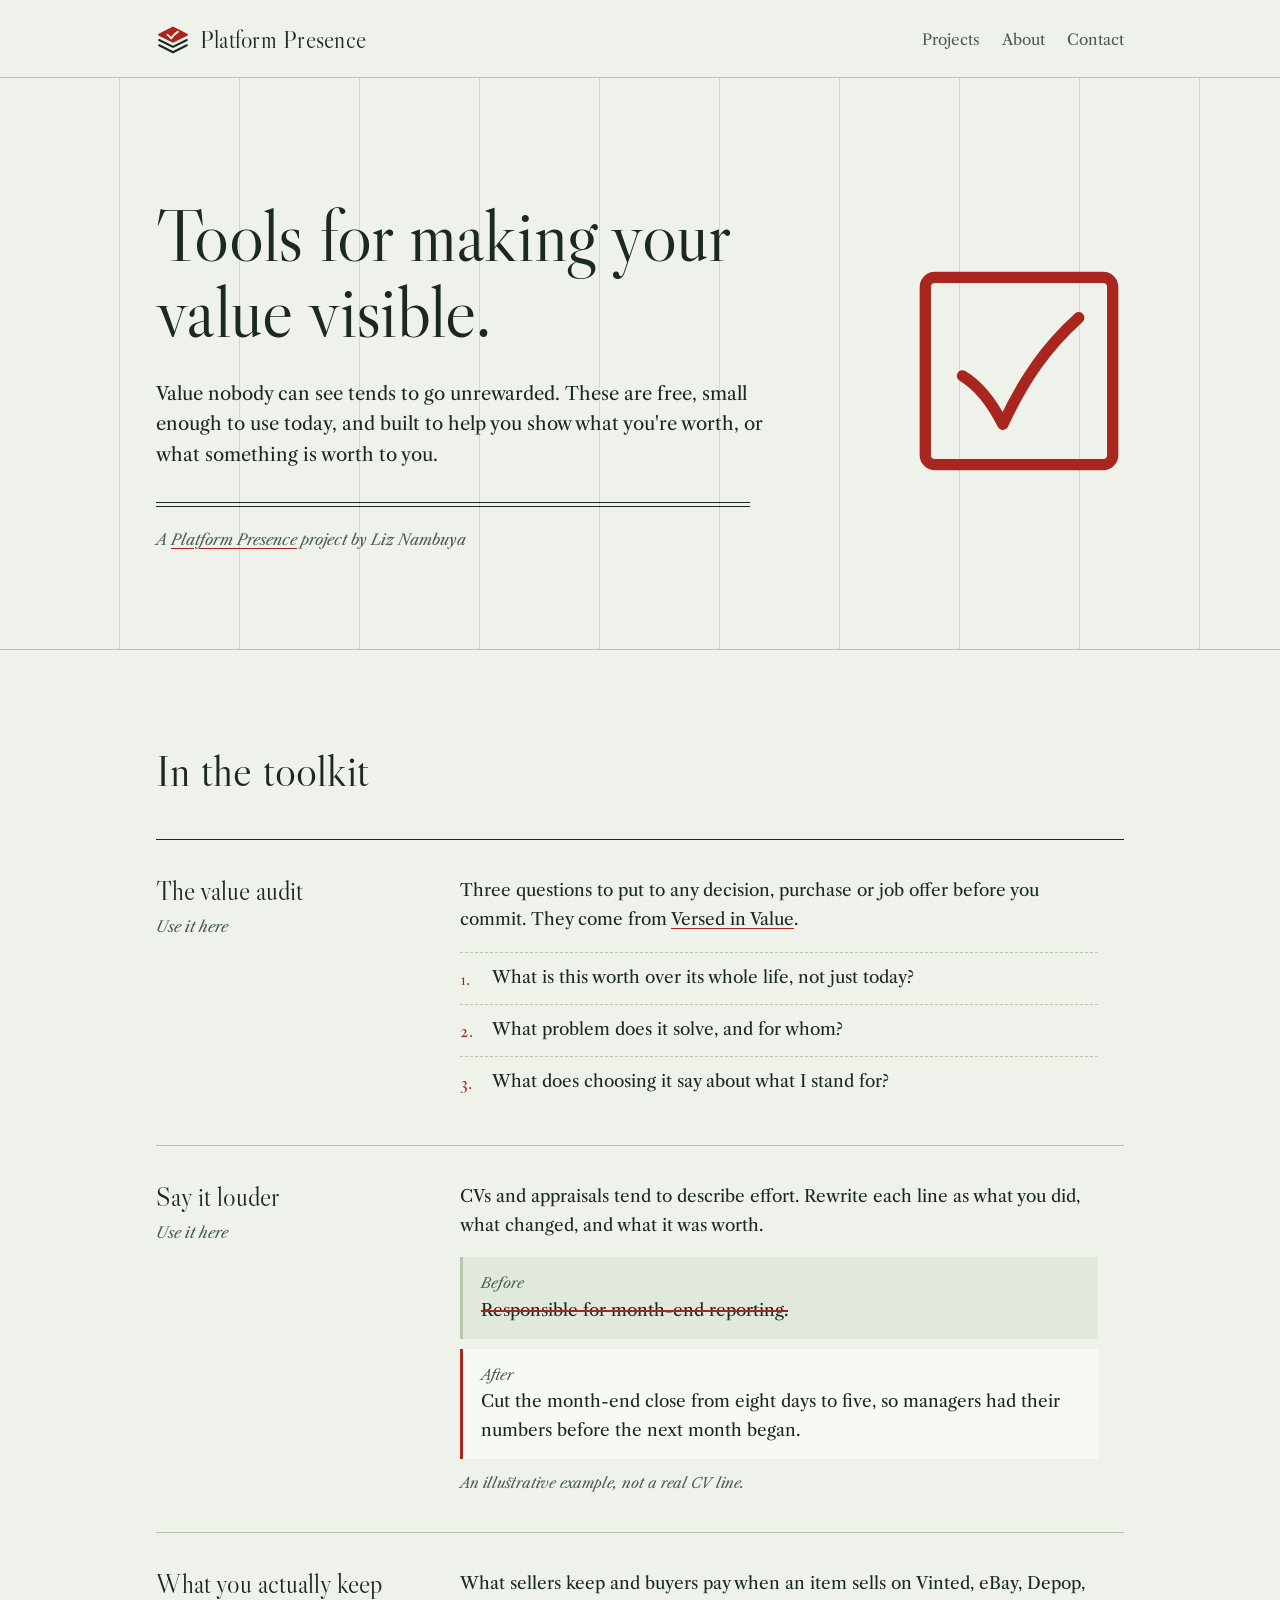
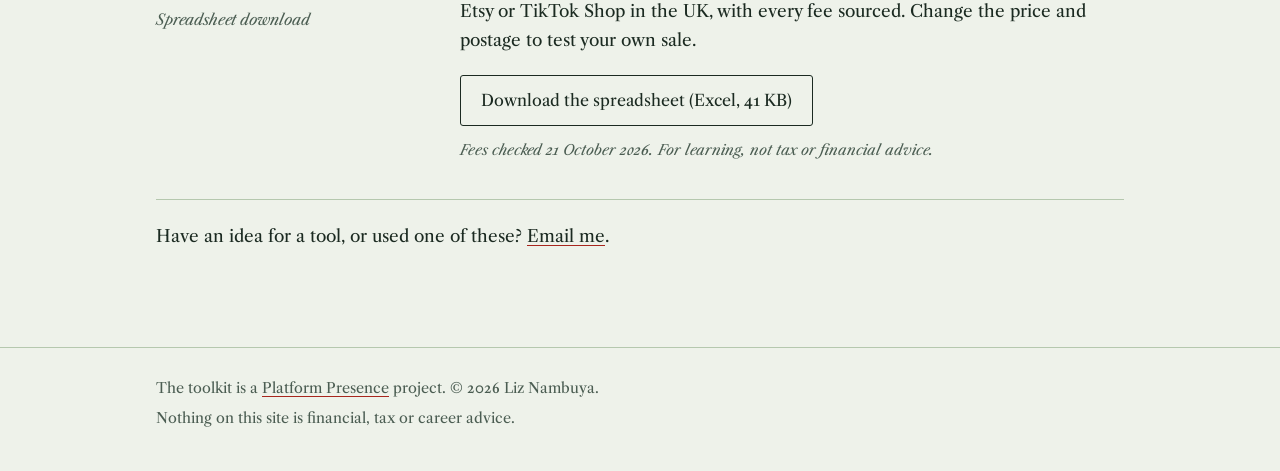
==== toolkit.html @ 55bc4d29 "Add files via upload" ====
<!DOCTYPE html>
<html lang="en-GB">
<head>
<meta charset="UTF-8">
<meta name="viewport" content="width=device-width, initial-scale=1.0">
<title>The toolkit | Platform Presence</title>
<meta name="description" content="Free, small tools for making your value visible: the value audit, say it louder, and a UK selling-fee spreadsheet. A Platform Presence project.">
<meta property="og:title" content="The toolkit | Platform Presence">
<meta property="og:description" content="Free tools for making your value visible.">
<meta property="og:url" content="https://platformpresence.com/toolkit.html">
<meta property="og:type" content="website">
<link rel="icon" href="data:image/svg+xml,%3Csvg%20xmlns='http://www.w3.org/2000/svg'%20viewBox='0%200%2064%2064'%3E%3Crect%20width='64'%20height='64'%20rx='12'%20fill='%23EEF2EA'/%3E%3Cpath%20d='M32%209%20L58%2022%20L32%2035%20L6%2022%20Z'%20fill='%23A8261E'%20stroke='%23A8261E'%20stroke-width='5'%20stroke-linejoin='round'/%3E%3Cpath%20d='M21.5%2022%20C24.5%2023.8%2026.5%2025.8%2028.5%2029%20C32%2023.5%2036%2019.5%2041.5%2016.2'%20fill='none'%20stroke='%23EEF2EA'%20stroke-width='4'%20stroke-linecap='round'%20stroke-linejoin='round'/%3E%3Cpath%20d='M6%2032%20L32%2045%20L58%2032'%20fill='none'%20stroke='%231B2A21'%20stroke-width='5'%20stroke-linecap='round'%20stroke-linejoin='round'/%3E%3Cpath%20d='M6%2042%20L32%2055%20L58%2042'%20fill='none'%20stroke='%231B2A21'%20stroke-width='5'%20stroke-linecap='round'%20stroke-linejoin='round'/%3E%3C/svg%3E">
<link rel="apple-touch-icon" href="apple-touch-icon.png">
<link rel="preconnect" href="https://fonts.googleapis.com">
<link rel="preconnect" href="https://fonts.gstatic.com" crossorigin>
<link href="https://fonts.googleapis.com/css2?family=Libre+Caslon+Display&family=Libre+Caslon+Text:ital,wght@0,400;0,700;1,400&display=swap" rel="stylesheet">
<link rel="stylesheet" href="styles.css">
</head>
<body>

<header class="site-head">
  <div class="wrap">
    <a class="wordmark" href="index.html"><svg class="logo" viewBox="0 0 64 64" aria-hidden="true"><path class="platform" d="M32 9 L58 22 L32 35 L6 22 Z"/><path class="cut" d="M21.5 22 C24.5 23.8 26.5 25.8 28.5 29 C32 23.5 36 19.5 41.5 16.2"/><path class="layer" d="M6 32 L32 45 L58 32"/><path class="layer" d="M6 42 L32 55 L58 42"/></svg><span>Platform Presence</span></a>
    <nav class="site-nav" aria-label="Main">
      <a href="index.html#projects">Projects</a>
      <a href="index.html#about">About</a>
      <a href="index.html#contact">Contact</a>
    </nav>
  </div>
</header>

<main>

  <div class="hero">
    <div class="wrap">
      <div>
        <h1>Tools for making your value visible.</h1>
        <p class="lede">Value nobody can see tends to go unrewarded. These are free, small enough to use today, and built to help you show what you're worth, or what something is worth to you.</p>
        <div class="total-rule" aria-hidden="true"></div>
        <p class="byline">A <a href="index.html">Platform Presence</a> project by Liz Nambuya</p>
      </div>
      <div class="mark-wrap" aria-hidden="true">
        <svg class="mark mark-big" viewBox="0 0 130 130"><rect x="7" y="7" width="116" height="116" rx="6"/><path class="tick" d="M30 68 C40 74 48 84 55 98 C68 70 82 50 102 32"/></svg>
      </div>
    </div>
  </div>

  <section id="tools">
    <div class="wrap">
      <h2>In the toolkit</h2>

      <div class="tools">
        <article class="tool">
          <div>
            <h3>The value audit</h3>
            <p class="status">Use it here</p>
          </div>
          <div class="body">
            <p>Three questions to put to any decision, purchase or job offer before you commit. They come from <a href="versed-in-value.html">Versed in Value</a>.</p>
            <ol class="questions">
              <li>What is this worth over its whole life, not just today?</li>
              <li>What problem does it solve, and for whom?</li>
              <li>What does choosing it say about what I stand for?</li>
            </ol>
          </div>
        </article>

        <article class="tool">
          <div>
            <h3>Say it louder</h3>
            <p class="status">Use it here</p>
          </div>
          <div class="body">
            <p>CVs and appraisals tend to describe effort. Rewrite each line as what you did, what changed, and what it was worth.</p>
            <div class="rewrite">
              <div class="before"><b>Before</b><span>Responsible for month-end reporting.</span></div>
              <div class="after"><b>After</b>Cut the month-end close from eight days to five, so managers had their numbers before the next month began.</div>
            </div>
            <p class="fine">An illustrative example, not a real CV line.</p>
          </div>
        </article>

        <article class="tool">
          <div>
            <h3>What you actually keep</h3>
            <p class="status">Spreadsheet download</p>
          </div>
          <div class="body">
            <p>What sellers keep and buyers pay when an item sells on Vinted, eBay, Depop, Etsy or TikTok Shop in the UK, with every fee sourced. Change the price and postage to test your own sale.</p>
            <a class="btn" href="what-you-actually-keep.xlsx" download>Download the spreadsheet (Excel, 41 KB)</a>
            <p class="fine">Fees checked 21 October 2026. For learning, not tax or financial advice.</p>
          </div>
        </article>

        <!--
          TO ADD A TOOL: copy one <article class="tool"> block above and paste it here.
          For a download, upload the file alongside the pages and link to its file name.
        -->
      </div>

      <div class="prose">
        <p>Have an idea for a tool, or used one of these? <a href="mailto:contact@liznambuya.com?subject=Platform%20Presence%20toolkit">Email me</a>.</p>
      </div>
    </div>
  </section>

</main>

<footer class="site-foot">
  <div class="wrap">
    <p>The toolkit is a <a href="index.html">Platform Presence</a> project. &copy; 2026 Liz Nambuya.</p>
    <p>Nothing on this site is financial, tax or career advice.</p>
  </div>
</footer>

</body>
</html>
---- styles.css ----
/* Platform Presence: shared styles for every page.
   Palette: a green columnar ledger pad, bottle-green ink, an auditor's red pencil. */
:root {
  --paper: #EEF2EA;
  --paper-deep: #E1E9DC;
  --paper-light: #F7F9F5;
  --rule: #B5C8AE;
  --ink: #1B2A21;
  --ink-soft: #4B5D52;
  --pencil: #A8261E;
  --measure: 64ch;
  --gutter: clamp(16px, 5vw, 56px);
  --display: "Libre Caslon Display", "Libre Caslon Text", Georgia, "Times New Roman", serif;
  --text: "Libre Caslon Text", Georgia, "Times New Roman", serif;
}

*, *::before, *::after { box-sizing: border-box; margin: 0; padding: 0; }
html { scroll-behavior: smooth; -webkit-text-size-adjust: 100%; }
body {
  background: var(--paper);
  color: var(--ink);
  font-family: var(--text);
  font-size: 1.0625rem;
  line-height: 1.7;
  font-variant-numeric: oldstyle-nums;
}
a { color: var(--ink); text-decoration-color: var(--pencil); text-underline-offset: 3px; text-decoration-thickness: 1px; }
a:hover { color: var(--pencil); }
:focus-visible { outline: 2px solid var(--pencil); outline-offset: 3px; border-radius: 2px; }
.visually-hidden { position: absolute; width: 1px; height: 1px; overflow: hidden; clip: rect(0 0 0 0); white-space: nowrap; }

.wrap { max-width: 1080px; margin: 0 auto; padding: 0 var(--gutter); }

/* Header */
.site-head { border-bottom: 1px solid var(--rule); }
.site-head .wrap { display: flex; align-items: center; justify-content: space-between; gap: 24px; padding-top: 20px; padding-bottom: 16px; flex-wrap: wrap; }
.wordmark { display: inline-flex; align-items: center; gap: 10px; font-family: var(--display); font-size: 1.5rem; text-decoration: none; letter-spacing: 0.01em; }

/* The Platform Presence logo: stacked layers, with the tick cut into the top platform */
.logo { width: 34px; height: 34px; flex: none; overflow: visible; }
.logo .platform { fill: var(--pencil); stroke: var(--pencil); stroke-width: 4; stroke-linejoin: round; }
.logo .cut { fill: none; stroke: var(--paper); stroke-width: 3.4; stroke-linecap: round; stroke-linejoin: round; }
.logo .layer { fill: none; stroke: var(--ink); stroke-width: 4; stroke-linecap: round; stroke-linejoin: round; }
.logo-big { width: clamp(130px, 19vw, 230px); height: auto; }
.logo-big .platform, .logo-big .layer { stroke-width: 3; }
.logo-big .cut { stroke-width: 3.4; stroke-dasharray: 40; stroke-dashoffset: 0; }
@media (prefers-reduced-motion: no-preference) {
  .logo-big .cut { stroke-dashoffset: 40; animation: draw 0.8s cubic-bezier(.6,.05,.3,1) 0.5s forwards; }
}
.wordmark:hover { color: var(--ink); }
.site-nav { display: flex; gap: 22px; flex-wrap: wrap; font-size: 0.95rem; }
.site-nav a { text-decoration: none; color: var(--ink-soft); }
.site-nav a:hover, .site-nav a[aria-current="page"] { color: var(--pencil); }

/* Hero: the ledger pad and the mark */
.hero {
  background-image: repeating-linear-gradient(to right, transparent 0, transparent 119px, rgba(181, 200, 174, 0.55) 119px, rgba(181, 200, 174, 0.55) 120px);
  border-bottom: 1px solid var(--rule);
}
.hero .wrap { display: grid; grid-template-columns: minmax(0, 1fr) auto; gap: 40px; align-items: center; padding-top: clamp(56px, 10vw, 120px); padding-bottom: clamp(48px, 8vw, 96px); }
.hero h1 {
  font-family: var(--display);
  font-weight: 400;
  font-size: clamp(2.5rem, 6.2vw, 4.6rem);
  line-height: 1.04;
  letter-spacing: -0.01em;
  max-width: 16ch;
}
.hero h1 span { display: block; }
.hero .lede { margin-top: 28px; max-width: 54ch; font-size: 1.15rem; line-height: 1.65; }
.total-rule { margin-top: 32px; max-width: 54ch; border-top: 1px solid var(--ink); border-bottom: 1px solid var(--ink); height: 5px; }
.hero .actions { margin-top: 28px; display: flex; gap: 14px; flex-wrap: wrap; }
.byline { margin-top: 20px; color: var(--ink-soft); font-style: italic; font-size: 0.95rem; }
.byline a { color: var(--ink-soft); }

/* Marks: the Platform Presence tick. Each project draws it inside its own frame. */
.mark { overflow: visible; }
.mark path, .mark circle, .mark rect { fill: none; stroke: var(--pencil); stroke-linecap: round; stroke-linejoin: round; }
.mark-big { width: clamp(120px, 18vw, 210px); height: auto; }
.mark-big path, .mark-big circle, .mark-big rect { stroke-width: 7; }
.mark-big .tick { stroke-dasharray: 260; stroke-dashoffset: 0; }
@media (prefers-reduced-motion: no-preference) {
  .mark-big .tick { stroke-dashoffset: 260; animation: draw 0.9s cubic-bezier(.6,.05,.3,1) 0.5s forwards; }
}
@keyframes draw { to { stroke-dashoffset: 0; } }

.btn {
  display: inline-block;
  padding: 11px 20px;
  font-family: var(--text);
  font-size: 1rem;
  text-decoration: none;
  border: 1px solid var(--ink);
  border-radius: 3px;
  color: var(--ink);
  background: transparent;
}
.btn:hover { color: var(--paper); background: var(--ink); }
.btn-primary { background: var(--ink); color: var(--paper); }
.btn-primary:hover { background: var(--pencil); border-color: var(--pencil); color: var(--paper); }

/* Sections */
section { padding: clamp(56px, 8vw, 96px) 0; border-bottom: 1px solid var(--rule); }
section h2 { font-family: var(--display); font-weight: 400; font-size: clamp(1.9rem, 4vw, 2.75rem); line-height: 1.12; max-width: 22ch; }
.prose { max-width: var(--measure); margin-top: 22px; }
.prose p + p { margin-top: 14px; }
.section-actions { margin-top: 26px; display: flex; gap: 14px; flex-wrap: wrap; }

/* Projects list on the homepage */
.projects { margin-top: 40px; border-top: 1px solid var(--ink); }
.project { display: grid; grid-template-columns: 64px minmax(0, 15rem) minmax(0, 1fr); gap: 24px; padding: 34px 0; border-bottom: 1px solid var(--rule); align-items: start; }
.project .mark { width: 52px; height: 52px; }
.project .mark path, .project .mark circle, .project .mark rect { stroke-width: 3.2; }
.project h3 { font-family: var(--display); font-weight: 400; font-size: 1.7rem; line-height: 1.15; }
.project h3 a { text-decoration: none; }
.project .kind { margin-top: 6px; font-style: italic; color: var(--ink-soft); font-size: 0.95rem; }
.project .body p { max-width: 56ch; }
.project .body .btn { margin-top: 18px; }

/* Legend: three kinds of value, read like an auditor's tickmark key */
.legend { margin-top: 40px; max-width: 760px; border-top: 1px solid var(--ink); }
.legend-row { display: grid; grid-template-columns: 48px minmax(0, 13rem) minmax(0, 1fr); gap: 18px; padding: 20px 0; border-bottom: 1px solid var(--rule); align-items: start; }
.legend-row .mark { width: 34px; height: 34px; margin-top: 2px; }
.legend-row .mark path, .legend-row .mark circle { stroke-width: 3.4; }
.legend-row .mark .dot { fill: var(--pencil); stroke: none; }
.legend-row h3 { font-family: var(--text); font-weight: 700; font-size: 1.05rem; }
.legend-row .q { font-style: italic; }
.legend-row p { margin-top: 2px; color: var(--ink-soft); }

/* Principles: a ledger of twelve months */
.ledger { margin-top: 40px; width: 100%; border-collapse: collapse; }
.ledger th, .ledger td { text-align: left; vertical-align: top; padding: 12px 16px 12px 0; border-bottom: 1px solid var(--rule); }
.ledger thead th { font-weight: 400; font-style: italic; color: var(--ink-soft); font-size: 0.92rem; border-bottom: 1px solid var(--ink); }
.ledger thead .col-num { width: 4.5rem; text-align: right; padding-right: 16px; }
.ledger thead .col-name { width: 13rem; padding-left: 20px; }
.ledger .quarter th { padding-top: 30px; font-family: var(--display); font-weight: 400; font-size: 1.3rem; border-bottom: 1px solid var(--ink); }
.ledger .num { width: 4.5rem; font-family: var(--display); font-size: 1.35rem; color: var(--pencil); line-height: 1.2; border-right: 1px solid var(--rule); padding-right: 16px; text-align: right; }
.ledger .name { width: 13rem; font-weight: 700; padding-left: 20px; }

/* Toolkit */
.tools { margin-top: 44px; border-top: 1px solid var(--ink); }
.tool { display: grid; grid-template-columns: minmax(0, 17rem) minmax(0, 1fr); gap: 32px; padding: 36px 0; border-bottom: 1px solid var(--rule); }
.tool h3 { font-family: var(--display); font-weight: 400; font-size: 1.65rem; line-height: 1.15; }
.tool .status { margin-top: 8px; font-style: italic; color: var(--ink-soft); font-size: 0.95rem; }
.tool .body > p { max-width: 58ch; }
.questions { margin-top: 18px; list-style: none; counter-reset: q; max-width: 58ch; }
.questions li { counter-increment: q; display: grid; grid-template-columns: 2rem 1fr; padding: 10px 0; border-top: 1px dashed var(--rule); }
.questions li::before { content: counter(q) "."; font-family: var(--display); color: var(--pencil); font-size: 1.15rem; }
.rewrite { margin-top: 18px; max-width: 58ch; display: grid; gap: 10px; }
.rewrite div { padding: 14px 18px; background: var(--paper-deep); border-left: 3px solid var(--rule); }
.rewrite .after { border-left-color: var(--pencil); background: var(--paper-light); }
.rewrite b { display: block; font-size: 0.9rem; font-weight: 400; font-style: italic; color: var(--ink-soft); }
.rewrite .before span { text-decoration: line-through; text-decoration-color: var(--pencil); text-decoration-thickness: 1.5px; }
.fine { margin-top: 12px; font-size: 0.9rem; color: var(--ink-soft); font-style: italic; }
.tool .btn { margin-top: 20px; }

/* Contact and footer */
.contact-links { margin-top: 28px; display: flex; gap: 26px; flex-wrap: wrap; }
.site-foot { padding: 28px 0 40px; color: var(--ink-soft); font-size: 0.9rem; }
.site-foot p + p { margin-top: 6px; }
.site-foot a { color: var(--ink-soft); }

/* Small screens */
@media (max-width: 760px) {
  .hero .wrap { grid-template-columns: 1fr; gap: 8px; }
  .hero .mark-wrap { order: -1; }
  .mark-big { width: 92px; }
  .logo-big { width: 96px; }
  .project { grid-template-columns: 52px minmax(0, 1fr); gap: 14px 16px; }
  .project .mark { width: 40px; height: 40px; }
  .project .body { grid-column: 2; }
  .legend-row { grid-template-columns: 40px minmax(0, 1fr); }
  .legend-row p { grid-column: 2; }
  .tool { grid-template-columns: 1fr; gap: 14px; }
  .ledger thead { position: absolute; left: -9999px; }
  .ledger, .ledger tbody, .ledger tr, .ledger td, .ledger th { display: block; width: 100%; }
  .ledger tr { display: grid; grid-template-columns: 3rem 1fr; border-bottom: 1px solid var(--rule); }
  .ledger .quarter { display: block; }
  .ledger td, .ledger th { border-bottom: 0; }
  .ledger .num { grid-row: span 2; border-right: 0; text-align: left; padding-right: 0; width: auto; }
  .ledger .name { width: auto; padding: 12px 0 0; }
  .ledger .line { padding: 2px 0 12px; }
}
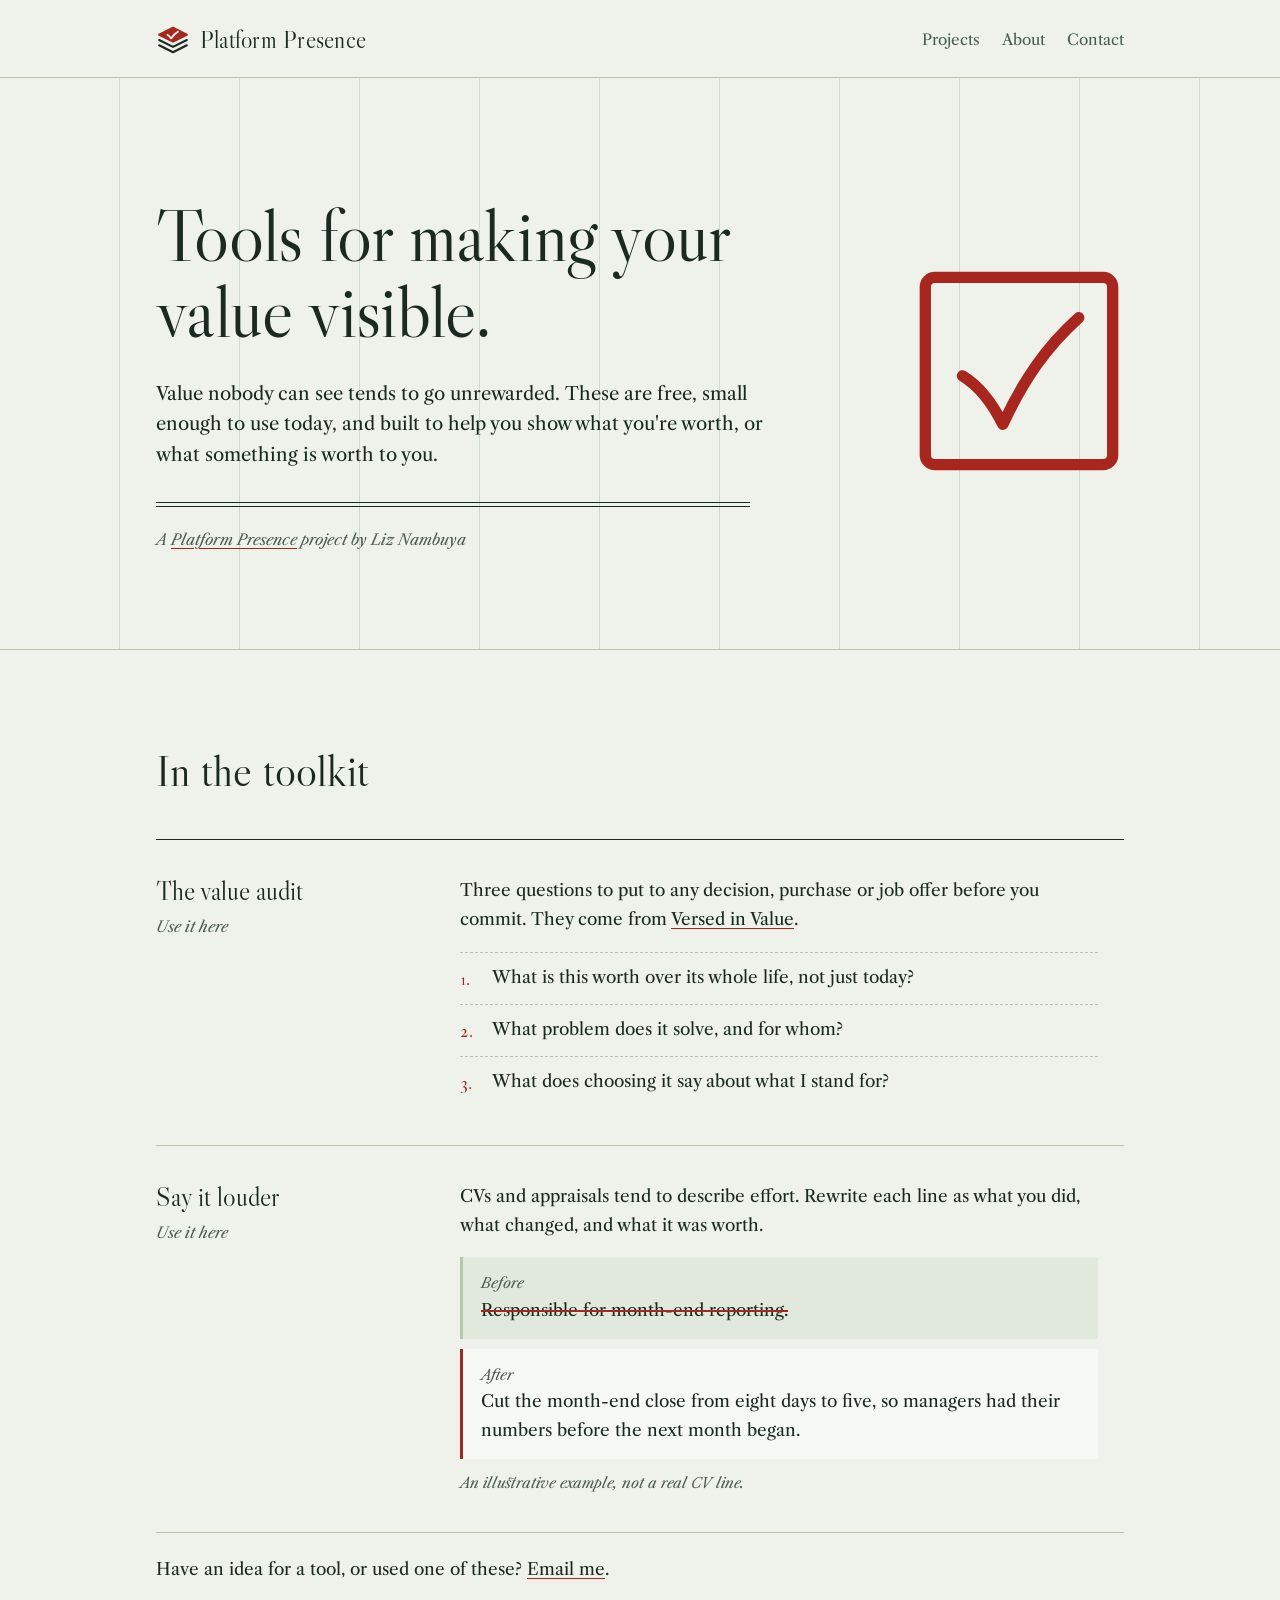
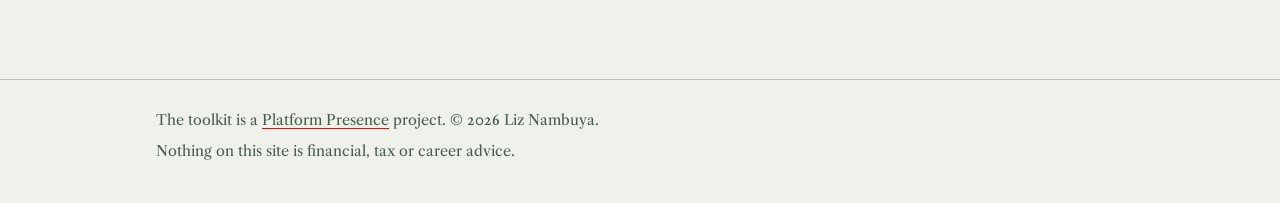
==== commit d67b9dd3: "Toolkit: remove the UK selling-fee spreadsheet Co-Authored-By: Claude Fable 5.2 <noreply@anthropic.c" ====
--- a/toolkit.html
+++ b/toolkit.html
@@ -4,7 +4,7 @@
 <meta charset="UTF-8">
 <meta name="viewport" content="width=device-width, initial-scale=1.0">
 <title>The toolkit | Platform Presence</title>
-<meta name="description" content="Free, small tools for making your value visible: the value audit, say it louder, and a UK selling-fee spreadsheet. A Platform Presence project.">
+<meta name="description" content="Free, small tools for making your value visible: the value audit and say it louder. A Platform Presence project.">
 <meta property="og:title" content="The toolkit | Platform Presence">
 <meta property="og:description" content="Free tools for making your value visible.">
 <meta property="og:url" content="https://platformpresence.com/toolkit.html">
@@ -80,18 +80,6 @@
           </div>
         </article>
 
-        <article class="tool">
-          <div>
-            <h3>What you actually keep</h3>
-            <p class="status">Spreadsheet download</p>
-          </div>
-          <div class="body">
-            <p>What sellers keep and buyers pay when an item sells on Vinted, eBay, Depop, Etsy or TikTok Shop in the UK, with every fee sourced. Change the price and postage to test your own sale.</p>
-            <a class="btn" href="what-you-actually-keep.xlsx" download>Download the spreadsheet (Excel, 41 KB)</a>
-            <p class="fine">Fees checked 21 October 2026. For learning, not tax or financial advice.</p>
-          </div>
-        </article>
-
         <!--
           TO ADD A TOOL: copy one <article class="tool"> block above and paste it here.
           For a download, upload the file alongside the pages and link to its file name.
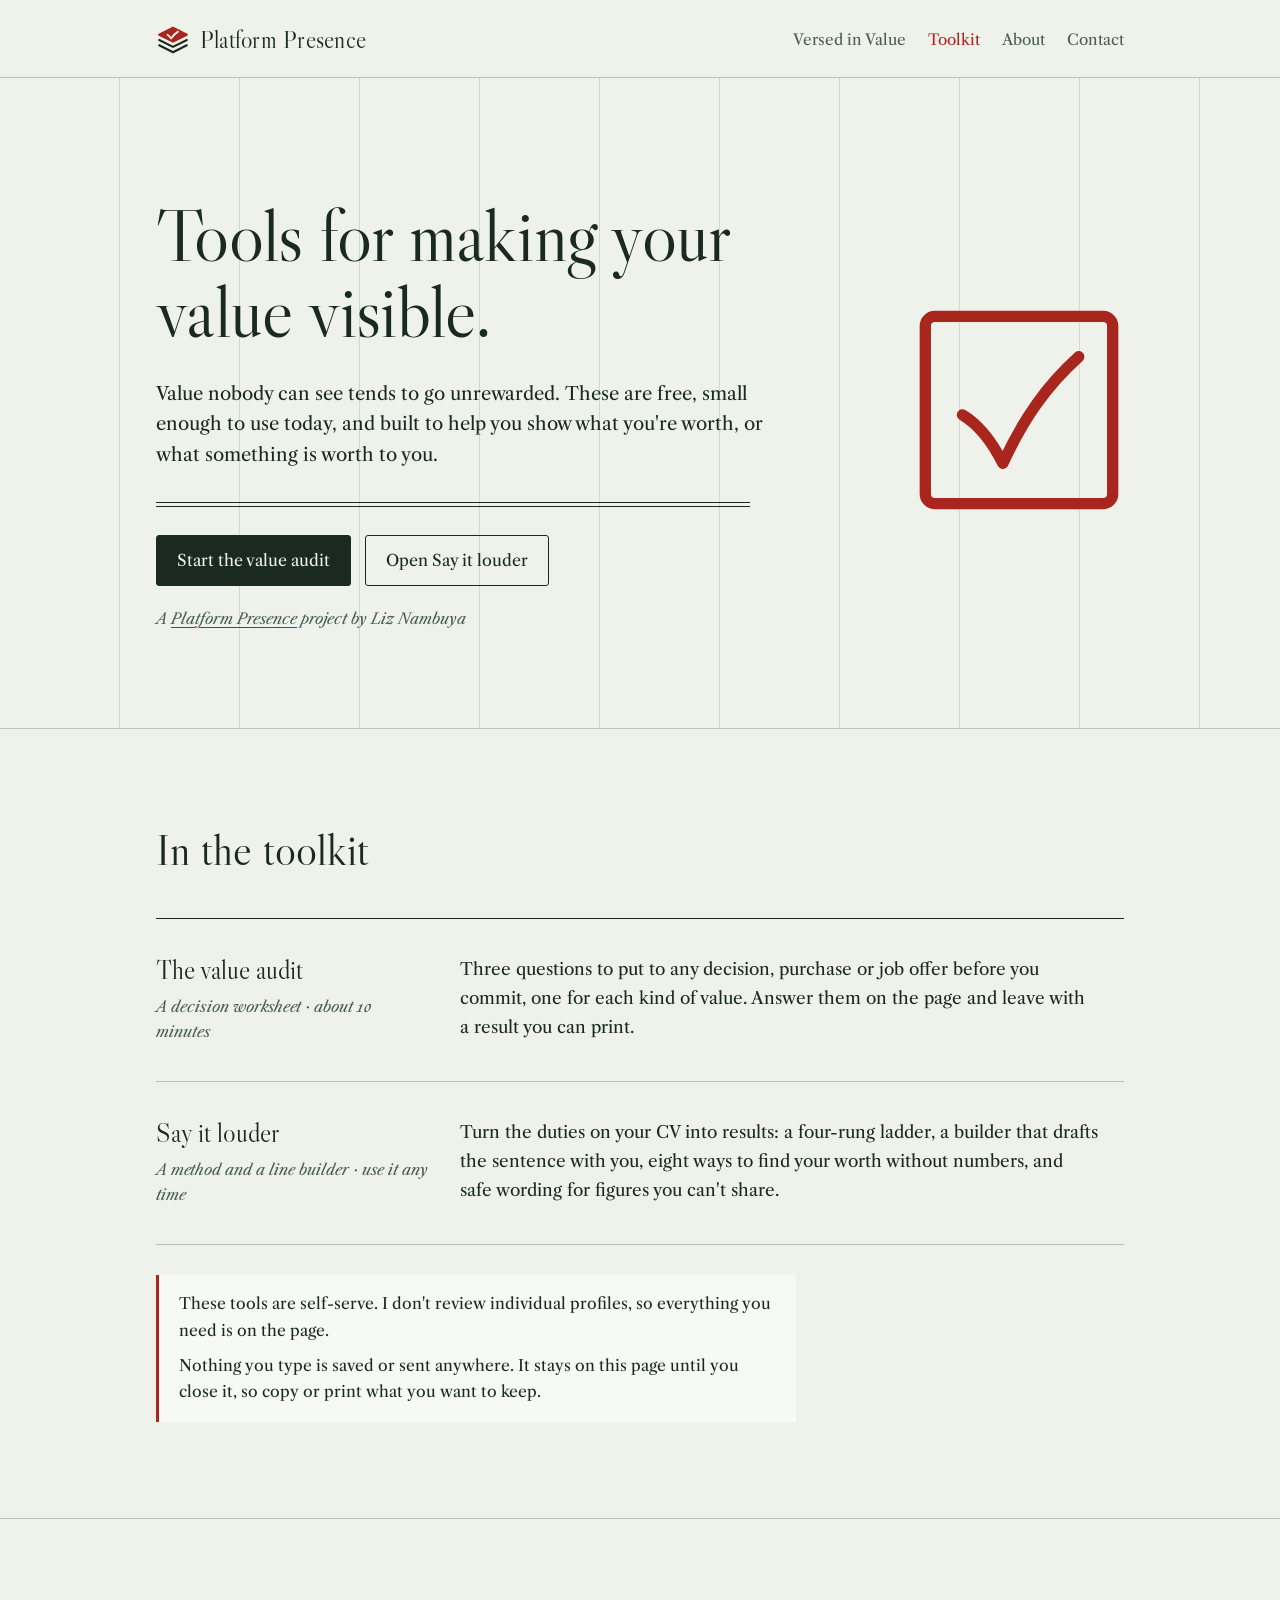
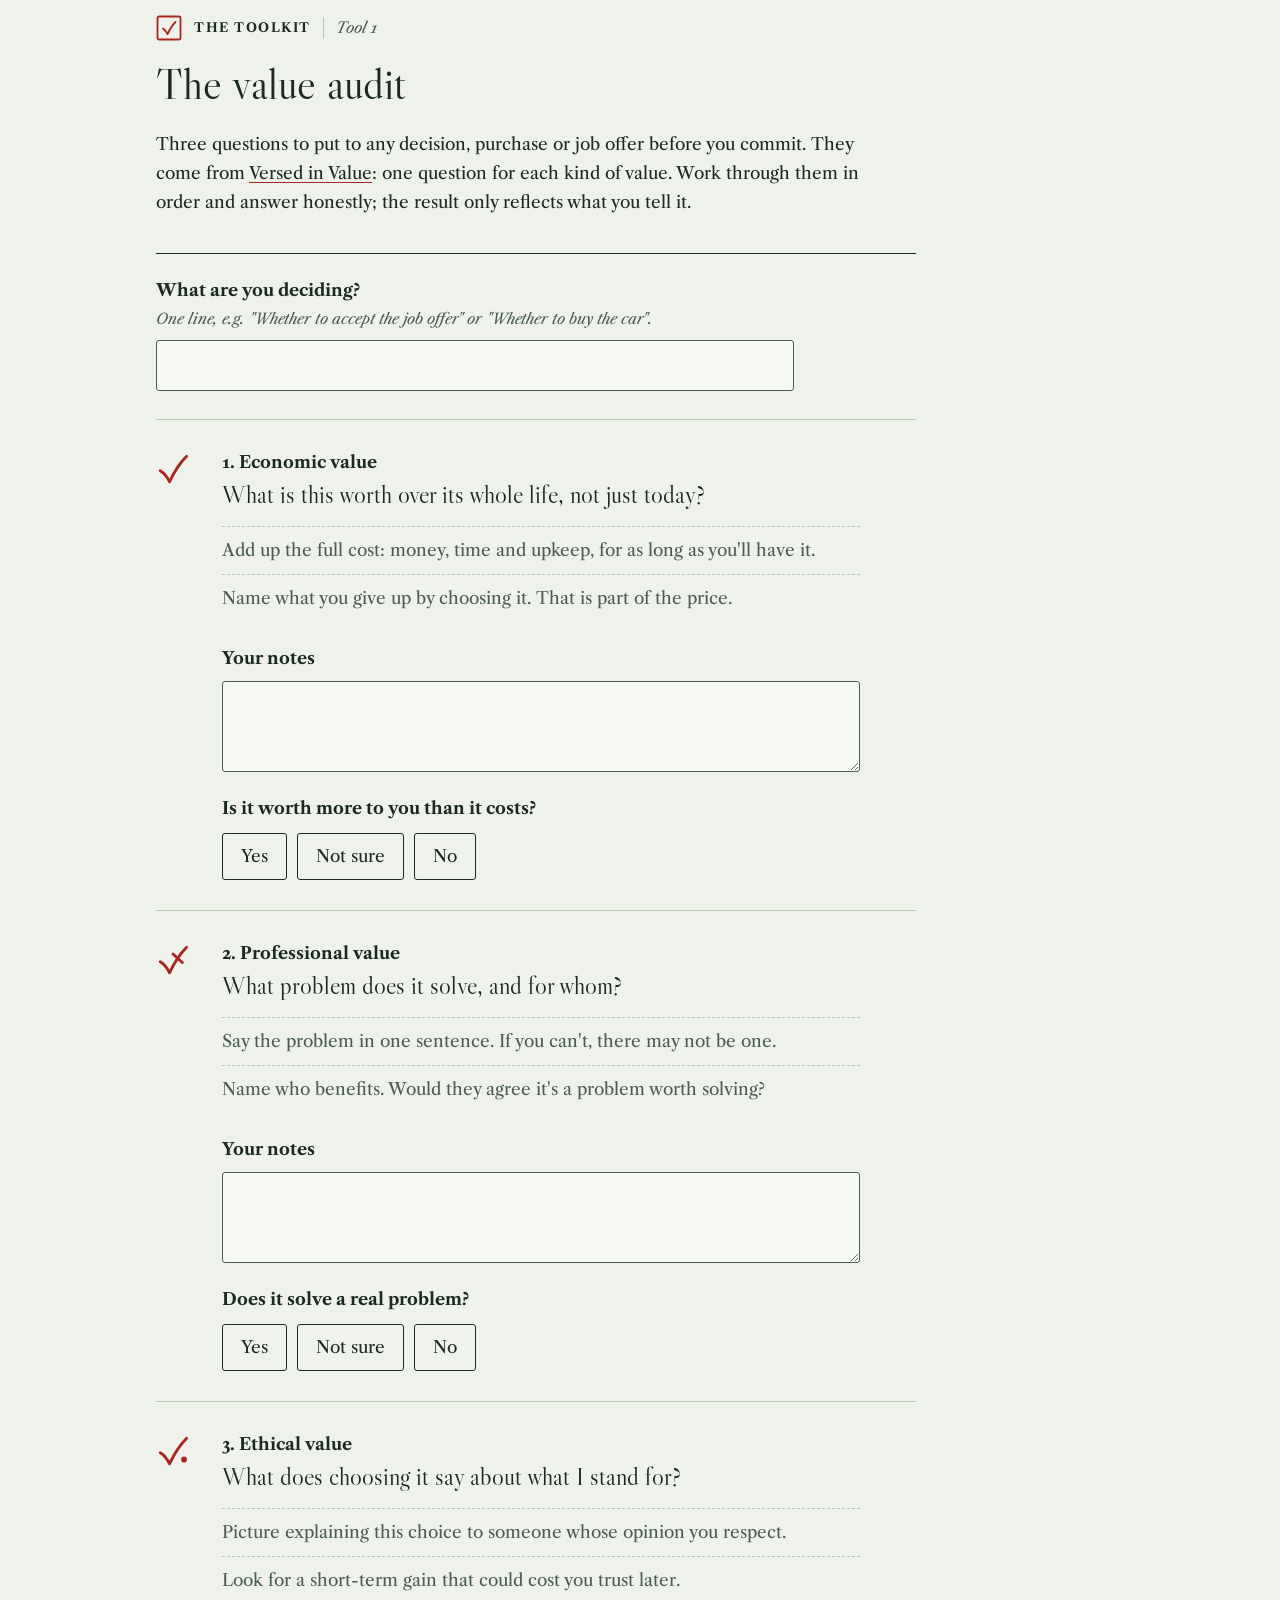
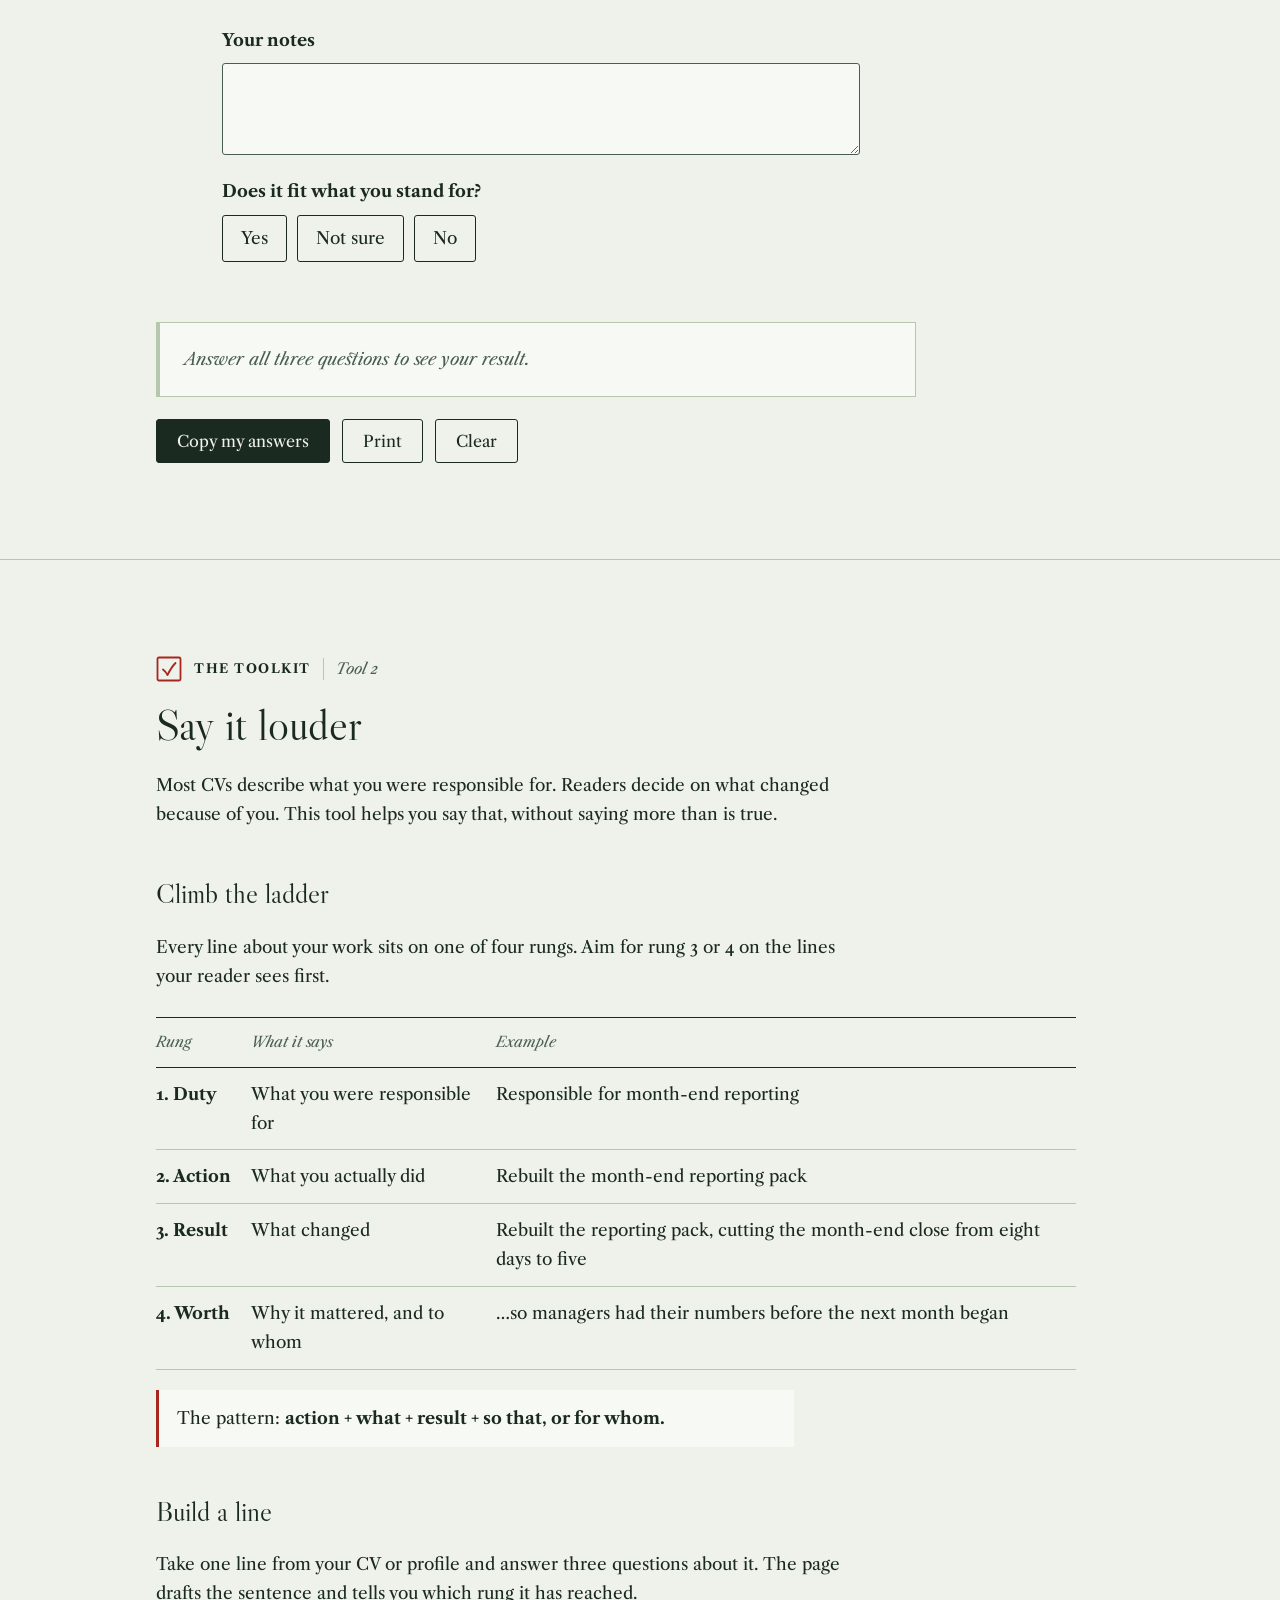
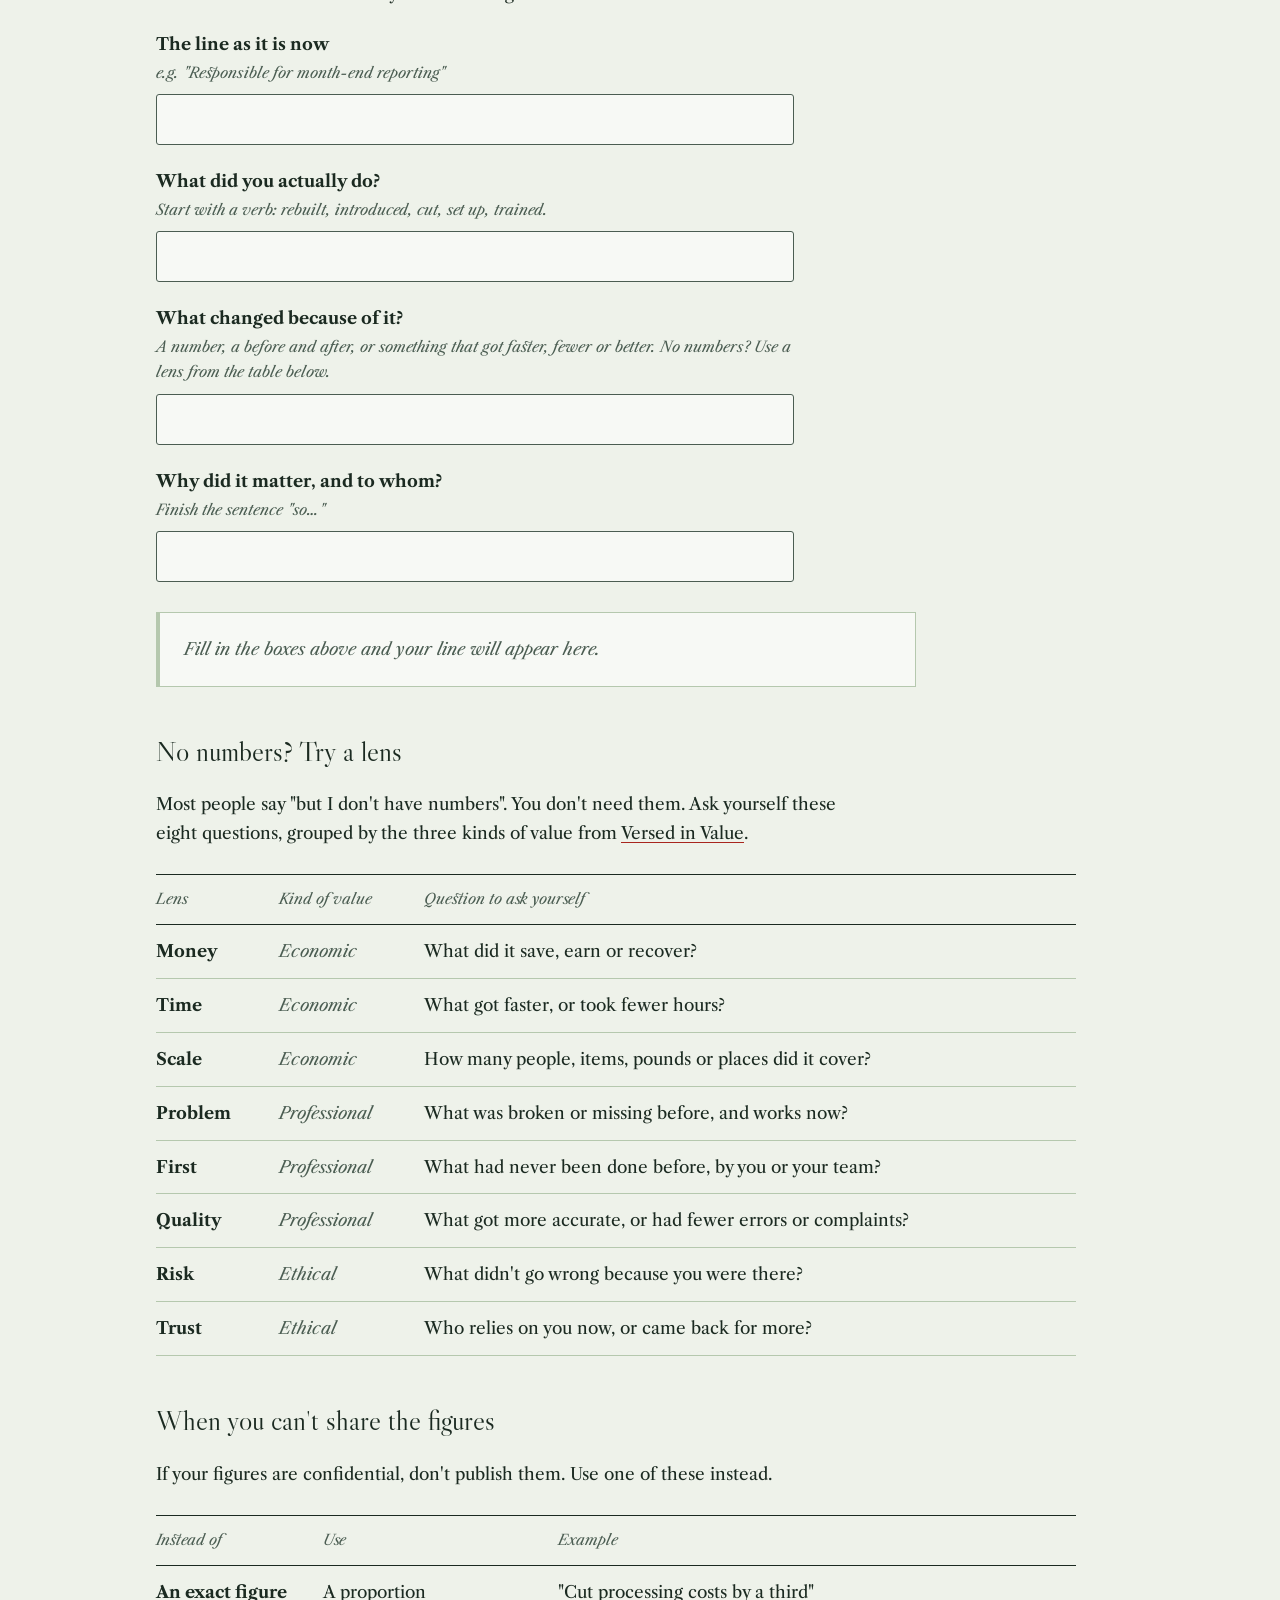
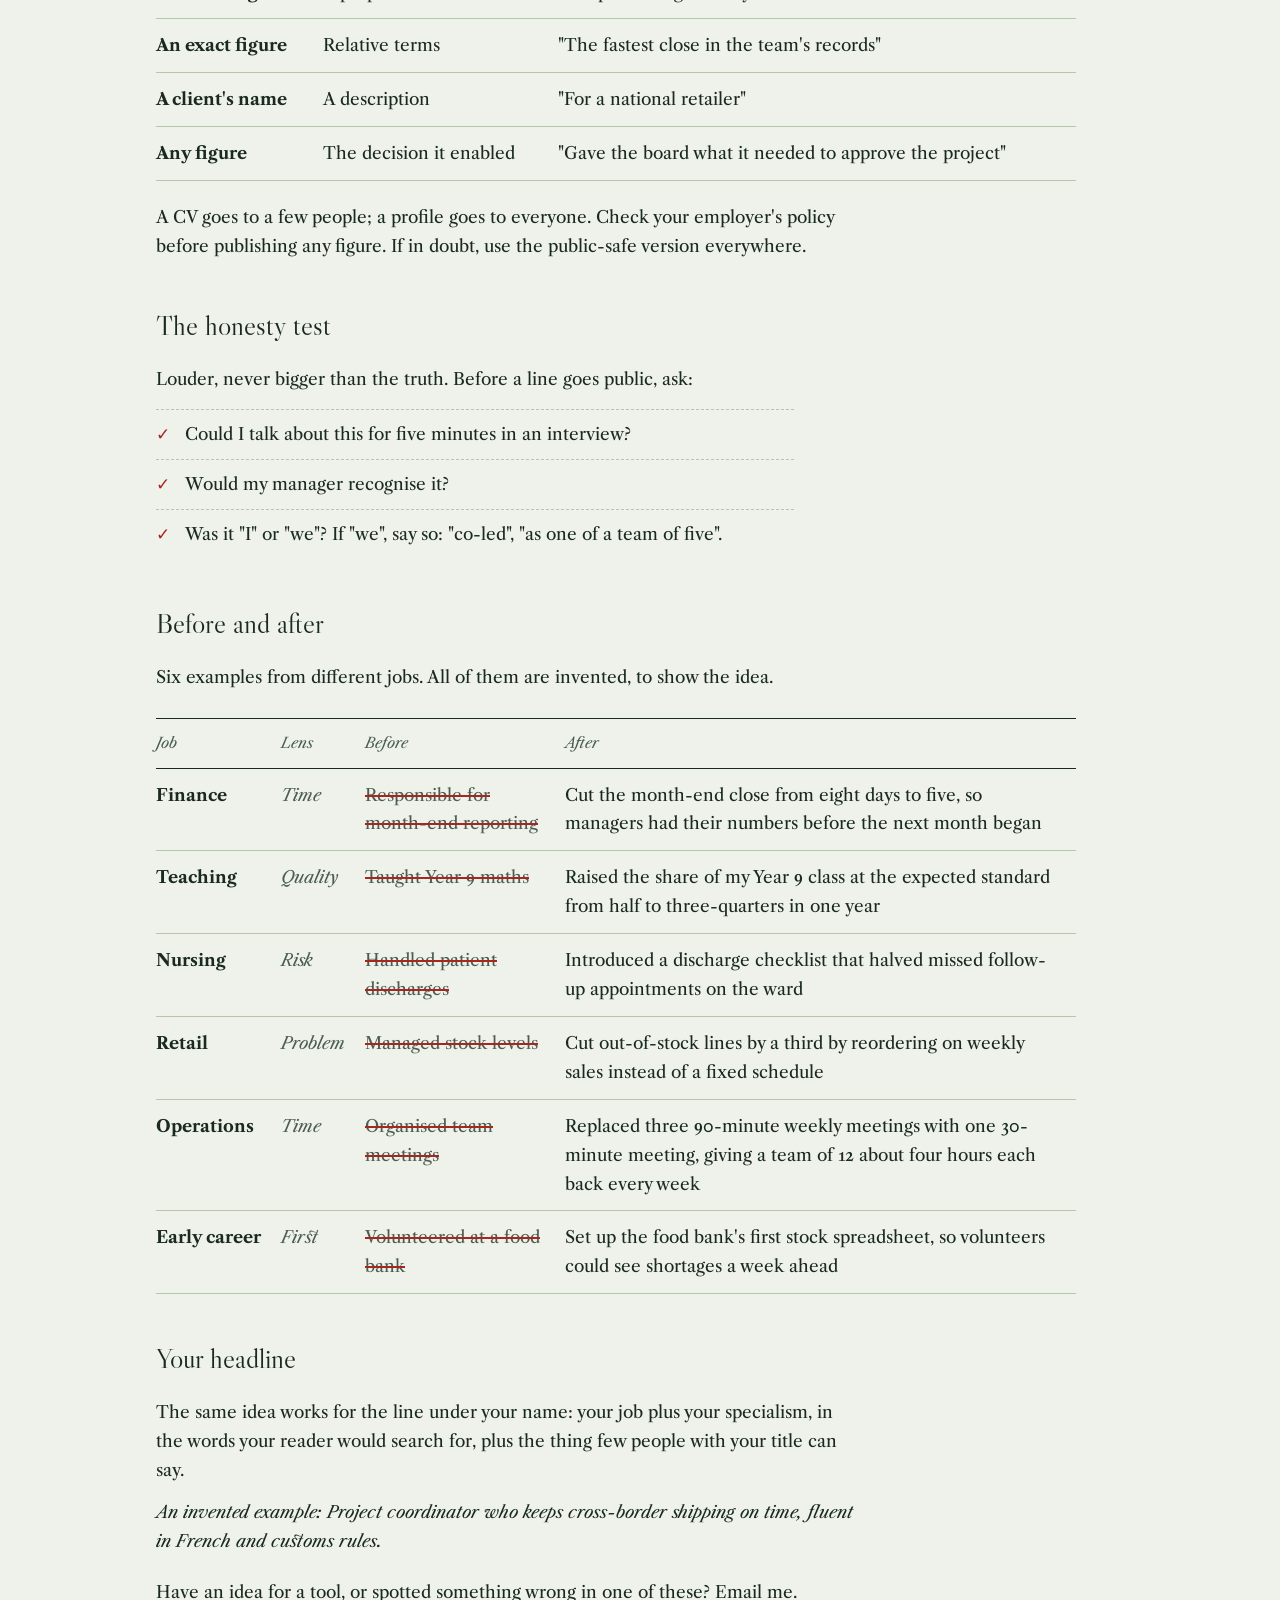
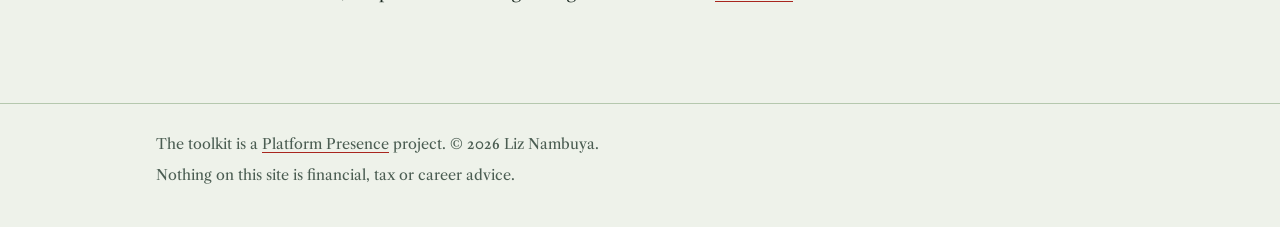
==== commit 9a2303e1: "Toolkit: working value audit worksheet and full Say it louder with line builder Co-Authored-By: Clau" ====
--- a/toolkit.html
+++ b/toolkit.html
@@ -4,9 +4,9 @@
 <meta charset="UTF-8">
 <meta name="viewport" content="width=device-width, initial-scale=1.0">
 <title>The toolkit | Platform Presence</title>
-<meta name="description" content="Free, small tools for making your value visible: the value audit and say it louder. A Platform Presence project.">
+<meta name="description" content="Free, self-serve tools for making your value visible: the value audit, a decision worksheet, and Say it louder, a method and line builder for CV lines. A Platform Presence project.">
 <meta property="og:title" content="The toolkit | Platform Presence">
-<meta property="og:description" content="Free tools for making your value visible.">
+<meta property="og:description" content="Free, self-serve tools for making your value visible.">
 <meta property="og:url" content="https://platformpresence.com/toolkit.html">
 <meta property="og:type" content="website">
 <link rel="icon" href="data:image/svg+xml,%3Csvg%20xmlns='http://www.w3.org/2000/svg'%20viewBox='0%200%2064%2064'%3E%3Crect%20width='64'%20height='64'%20rx='12'%20fill='%23EEF2EA'/%3E%3Cpath%20d='M32%209%20L58%2022%20L32%2035%20L6%2022%20Z'%20fill='%23A8261E'%20stroke='%23A8261E'%20stroke-width='5'%20stroke-linejoin='round'/%3E%3Cpath%20d='M21.5%2022%20C24.5%2023.8%2026.5%2025.8%2028.5%2029%20C32%2023.5%2036%2019.5%2041.5%2016.2'%20fill='none'%20stroke='%23EEF2EA'%20stroke-width='4'%20stroke-linecap='round'%20stroke-linejoin='round'/%3E%3Cpath%20d='M6%2032%20L32%2045%20L58%2032'%20fill='none'%20stroke='%231B2A21'%20stroke-width='5'%20stroke-linecap='round'%20stroke-linejoin='round'/%3E%3Cpath%20d='M6%2042%20L32%2055%20L58%2042'%20fill='none'%20stroke='%231B2A21'%20stroke-width='5'%20stroke-linecap='round'%20stroke-linejoin='round'/%3E%3C/svg%3E">
@@ -22,7 +22,8 @@
   <div class="wrap">
     <a class="wordmark" href="index.html"><svg class="logo" viewBox="0 0 64 64" aria-hidden="true"><path class="platform" d="M32 9 L58 22 L32 35 L6 22 Z"/><path class="cut" d="M21.5 22 C24.5 23.8 26.5 25.8 28.5 29 C32 23.5 36 19.5 41.5 16.2"/><path class="layer" d="M6 32 L32 45 L58 32"/><path class="layer" d="M6 42 L32 55 L58 42"/></svg><span>Platform Presence</span></a>
     <nav class="site-nav" aria-label="Main">
-      <a href="index.html#projects">Projects</a>
+      <a href="index.html#versed-in-value">Versed in Value</a>
+      <a href="toolkit.html" aria-current="page">Toolkit</a>
       <a href="index.html#about">About</a>
       <a href="index.html#contact">Contact</a>
     </nav>
@@ -37,6 +38,10 @@
         <h1>Tools for making your value visible.</h1>
         <p class="lede">Value nobody can see tends to go unrewarded. These are free, small enough to use today, and built to help you show what you're worth, or what something is worth to you.</p>
         <div class="total-rule" aria-hidden="true"></div>
+        <div class="actions">
+          <a class="btn btn-primary" href="#value-audit">Start the value audit</a>
+          <a class="btn" href="#say-it-louder">Open Say it louder</a>
+        </div>
         <p class="byline">A <a href="index.html">Platform Presence</a> project by Liz Nambuya</p>
       </div>
       <div class="mark-wrap" aria-hidden="true">
@@ -52,42 +57,304 @@
       <div class="tools">
         <article class="tool">
           <div>
-            <h3>The value audit</h3>
-            <p class="status">Use it here</p>
+            <h3><a href="#value-audit">The value audit</a></h3>
+            <p class="status">A decision worksheet &middot; about 10 minutes</p>
           </div>
           <div class="body">
-            <p>Three questions to put to any decision, purchase or job offer before you commit. They come from <a href="versed-in-value.html">Versed in Value</a>.</p>
-            <ol class="questions">
-              <li>What is this worth over its whole life, not just today?</li>
-              <li>What problem does it solve, and for whom?</li>
-              <li>What does choosing it say about what I stand for?</li>
-            </ol>
+            <p>Three questions to put to any decision, purchase or job offer before you commit, one for each kind of value. Answer them on the page and leave with a result you can print.</p>
           </div>
         </article>
 
         <article class="tool">
           <div>
-            <h3>Say it louder</h3>
-            <p class="status">Use it here</p>
+            <h3><a href="#say-it-louder">Say it louder</a></h3>
+            <p class="status">A method and a line builder &middot; use it any time</p>
           </div>
           <div class="body">
-            <p>CVs and appraisals tend to describe effort. Rewrite each line as what you did, what changed, and what it was worth.</p>
-            <div class="rewrite">
-              <div class="before"><b>Before</b><span>Responsible for month-end reporting.</span></div>
-              <div class="after"><b>After</b>Cut the month-end close from eight days to five, so managers had their numbers before the next month began.</div>
+            <p>Turn the duties on your CV into results: a four-rung ladder, a builder that drafts the sentence with you, eight ways to find your worth without numbers, and safe wording for figures you can't share.</p>
+          </div>
+        </article>
+
+        <!--
+          TO ADD A TOOL: copy one <article class="tool"> block above for the list,
+          then copy a whole tool <section> below, give it a new id, and replace the content.
+        -->
+      </div>
+
+      <div class="note">
+        <p>These tools are self-serve. I don't review individual profiles, so everything you need is on the page.</p>
+        <p>Nothing you type is saved or sent anywhere. It stays on this page until you close it, so copy or print what you want to keep.</p>
+      </div>
+    </div>
+  </section>
+
+  <section id="value-audit">
+    <div class="wrap">
+      <p class="kicker"><svg class="mark" viewBox="0 0 52 52" aria-hidden="true"><rect x="3" y="3" width="46" height="46" rx="3"/><path d="M14 27 C18 30 21 34 23 38 C28 28 33 20 39 14"/></svg><span class="kicker-name">The toolkit</span><span>Tool 1</span></p>
+      <h2>The value audit</h2>
+      <div class="prose">
+        <p>Three questions to put to any decision, purchase or job offer before you commit. They come from <a href="index.html#versed-in-value">Versed in Value</a>: one question for each kind of value. Work through them in order and answer honestly; the result only reflects what you tell it.</p>
+      </div>
+
+      <noscript><p class="note">The worksheet needs JavaScript to total your answers. You can still use the three questions on paper.</p></noscript>
+
+      <form id="va-form" class="worksheet" autocomplete="off">
+        <div class="field">
+          <label for="va-decision">What are you deciding?</label>
+          <span class="hint">One line, e.g. "Whether to accept the job offer" or "Whether to buy the car".</span>
+          <input type="text" id="va-decision" name="decision">
+        </div>
+
+        <fieldset class="part" data-kind="economic">
+          <legend class="visually-hidden">Economic value</legend>
+          <div class="part-head">
+            <svg class="mark" viewBox="0 0 40 40" aria-hidden="true"><path d="M5 22 C10 25 13 29 16 35 C22 22 29 12 36 5"/></svg>
+            <div>
+              <p class="kind-name">1. Economic value</p>
+              <p class="big-q">What is this worth over its whole life, not just today?</p>
             </div>
-            <p class="fine">An illustrative example, not a real CV line.</p>
-          </div>
-        </article>
-
-        <!--
-          TO ADD A TOOL: copy one <article class="tool"> block above and paste it here.
-          For a download, upload the file alongside the pages and link to its file name.
-        -->
-      </div>
-
-      <div class="prose">
-        <p>Have an idea for a tool, or used one of these? <a href="mailto:contact@liznambuya.com?subject=Platform%20Presence%20toolkit">Email me</a>.</p>
+          </div>
+          <ul class="prompts">
+            <li>Add up the full cost: money, time and upkeep, for as long as you'll have it.</li>
+            <li>Name what you give up by choosing it. That is part of the price.</li>
+          </ul>
+          <div class="field">
+            <label for="va-notes-economic">Your notes</label>
+            <textarea id="va-notes-economic" name="notes-economic"></textarea>
+          </div>
+          <div class="verdict" role="radiogroup" aria-labelledby="va-v-economic">
+            <p class="label" id="va-v-economic">Is it worth more to you than it costs?</p>
+            <div class="choices">
+              <label class="choice"><input type="radio" name="economic" value="yes"><span>Yes</span></label>
+              <label class="choice"><input type="radio" name="economic" value="unsure"><span>Not sure</span></label>
+              <label class="choice"><input type="radio" name="economic" value="no"><span>No</span></label>
+            </div>
+          </div>
+        </fieldset>
+
+        <fieldset class="part" data-kind="professional">
+          <legend class="visually-hidden">Professional value</legend>
+          <div class="part-head">
+            <svg class="mark" viewBox="0 0 40 40" aria-hidden="true"><path d="M5 22 C10 25 13 29 16 35 C22 22 29 12 36 5"/><path d="M20 13 L31 23"/></svg>
+            <div>
+              <p class="kind-name">2. Professional value</p>
+              <p class="big-q">What problem does it solve, and for whom?</p>
+            </div>
+          </div>
+          <ul class="prompts">
+            <li>Say the problem in one sentence. If you can't, there may not be one.</li>
+            <li>Name who benefits. Would they agree it's a problem worth solving?</li>
+          </ul>
+          <div class="field">
+            <label for="va-notes-professional">Your notes</label>
+            <textarea id="va-notes-professional" name="notes-professional"></textarea>
+          </div>
+          <div class="verdict" role="radiogroup" aria-labelledby="va-v-professional">
+            <p class="label" id="va-v-professional">Does it solve a real problem?</p>
+            <div class="choices">
+              <label class="choice"><input type="radio" name="professional" value="yes"><span>Yes</span></label>
+              <label class="choice"><input type="radio" name="professional" value="unsure"><span>Not sure</span></label>
+              <label class="choice"><input type="radio" name="professional" value="no"><span>No</span></label>
+            </div>
+          </div>
+        </fieldset>
+
+        <fieldset class="part" data-kind="ethical">
+          <legend class="visually-hidden">Ethical value</legend>
+          <div class="part-head">
+            <svg class="mark" viewBox="0 0 40 40" aria-hidden="true"><path d="M5 22 C10 25 13 29 16 35 C22 22 29 12 36 5"/><circle class="dot" cx="33" cy="30" r="3.4"/></svg>
+            <div>
+              <p class="kind-name">3. Ethical value</p>
+              <p class="big-q">What does choosing it say about what I stand for?</p>
+            </div>
+          </div>
+          <ul class="prompts">
+            <li>Picture explaining this choice to someone whose opinion you respect.</li>
+            <li>Look for a short-term gain that could cost you trust later.</li>
+          </ul>
+          <div class="field">
+            <label for="va-notes-ethical">Your notes</label>
+            <textarea id="va-notes-ethical" name="notes-ethical"></textarea>
+          </div>
+          <div class="verdict" role="radiogroup" aria-labelledby="va-v-ethical">
+            <p class="label" id="va-v-ethical">Does it fit what you stand for?</p>
+            <div class="choices">
+              <label class="choice"><input type="radio" name="ethical" value="yes"><span>Yes</span></label>
+              <label class="choice"><input type="radio" name="ethical" value="unsure"><span>Not sure</span></label>
+              <label class="choice"><input type="radio" name="ethical" value="no"><span>No</span></label>
+            </div>
+          </div>
+        </fieldset>
+      </form>
+
+      <div id="va-result" class="result is-empty" aria-live="polite">
+        <p>Answer all three questions to see your result.</p>
+      </div>
+
+      <div class="tool-actions no-print">
+        <button type="button" class="btn btn-primary" id="va-copy">Copy my answers</button>
+        <button type="button" class="btn" id="va-print">Print</button>
+        <button type="button" class="btn" id="va-clear">Clear</button>
+        <span class="status-msg" id="va-status" role="status"></span>
+      </div>
+    </div>
+  </section>
+
+  <section id="say-it-louder">
+    <div class="wrap">
+      <p class="kicker"><svg class="mark" viewBox="0 0 52 52" aria-hidden="true"><rect x="3" y="3" width="46" height="46" rx="3"/><path d="M14 27 C18 30 21 34 23 38 C28 28 33 20 39 14"/></svg><span class="kicker-name">The toolkit</span><span>Tool 2</span></p>
+      <h2>Say it louder</h2>
+      <div class="prose">
+        <p>Most CVs describe what you were responsible for. Readers decide on what changed because of you. This tool helps you say that, without saying more than is true.</p>
+      </div>
+
+      <h3 class="sub">Climb the ladder</h3>
+      <div class="prose">
+        <p>Every line about your work sits on one of four rungs. Aim for rung 3 or 4 on the lines your reader sees first.</p>
+      </div>
+      <table class="sheet">
+        <caption class="visually-hidden">The value ladder: four rungs from duty to worth</caption>
+        <thead>
+          <tr><th scope="col">Rung</th><th scope="col">What it says</th><th scope="col">Example</th></tr>
+        </thead>
+        <tbody>
+          <tr><th scope="row">1. Duty</th><td>What you were responsible for</td><td data-label="Example">Responsible for month-end reporting</td></tr>
+          <tr><th scope="row">2. Action</th><td>What you actually did</td><td data-label="Example">Rebuilt the month-end reporting pack</td></tr>
+          <tr><th scope="row">3. Result</th><td>What changed</td><td data-label="Example">Rebuilt the reporting pack, cutting the month-end close from eight days to five</td></tr>
+          <tr><th scope="row">4. Worth</th><td>Why it mattered, and to whom</td><td data-label="Example">&hellip;so managers had their numbers before the next month began</td></tr>
+        </tbody>
+      </table>
+      <p class="pattern">The pattern: <b>action + what + result + so that, or for whom.</b></p>
+
+      <h3 class="sub">Build a line</h3>
+      <div class="prose">
+        <p>Take one line from your CV or profile and answer three questions about it. The page drafts the sentence and tells you which rung it has reached.</p>
+      </div>
+
+      <form id="sl-form" class="builder" autocomplete="off">
+        <div class="field">
+          <label for="sl-duty">The line as it is now</label>
+          <span class="hint">e.g. "Responsible for month-end reporting"</span>
+          <input type="text" id="sl-duty" name="duty">
+        </div>
+        <div class="field">
+          <label for="sl-action">What did you actually do?</label>
+          <span class="hint">Start with a verb: rebuilt, introduced, cut, set up, trained.</span>
+          <input type="text" id="sl-action" name="action">
+        </div>
+        <div class="field">
+          <label for="sl-result">What changed because of it?</label>
+          <span class="hint">A number, a before and after, or something that got faster, fewer or better. No numbers? Use a lens from the table below.</span>
+          <input type="text" id="sl-result" name="result">
+        </div>
+        <div class="field">
+          <label for="sl-worth">Why did it matter, and to whom?</label>
+          <span class="hint">Finish the sentence "so&hellip;"</span>
+          <input type="text" id="sl-worth" name="worth">
+        </div>
+      </form>
+
+      <div id="sl-result-box" class="result is-empty" aria-live="polite">
+        <p>Fill in the boxes above and your line will appear here.</p>
+      </div>
+
+      <div id="sl-after" hidden>
+        <div class="field">
+          <label for="sl-draft">Your line</label>
+          <span class="hint">Edit it until it sounds like you.</span>
+          <textarea id="sl-draft" name="draft"></textarea>
+        </div>
+        <div class="checks" id="sl-honesty">
+          <p class="label">The honesty test, before it goes public</p>
+          <label><input type="checkbox"> <span>I could talk about this for five minutes in an interview.</span></label>
+          <label><input type="checkbox"> <span>My manager would recognise it.</span></label>
+          <label><input type="checkbox"> <span>If it was "we", the line says so: "co-led", "as one of a team of five".</span></label>
+        </div>
+        <div class="tool-actions no-print">
+          <button type="button" class="btn btn-primary" id="sl-copy">Copy my line</button>
+          <button type="button" class="btn" id="sl-clear">Start another line</button>
+          <span class="status-msg" id="sl-status" role="status"></span>
+        </div>
+      </div>
+
+      <h3 class="sub">No numbers? Try a lens</h3>
+      <div class="prose">
+        <p>Most people say "but I don't have numbers". You don't need them. Ask yourself these eight questions, grouped by the three kinds of value from <a href="index.html#versed-in-value">Versed in Value</a>.</p>
+      </div>
+      <table class="sheet">
+        <caption class="visually-hidden">Eight value lenses</caption>
+        <thead>
+          <tr><th scope="col">Lens</th><th scope="col">Kind of value</th><th scope="col">Question to ask yourself</th></tr>
+        </thead>
+        <tbody>
+          <tr><th scope="row">Money</th><td class="soft">Economic</td><td>What did it save, earn or recover?</td></tr>
+          <tr><th scope="row">Time</th><td class="soft">Economic</td><td>What got faster, or took fewer hours?</td></tr>
+          <tr><th scope="row">Scale</th><td class="soft">Economic</td><td>How many people, items, pounds or places did it cover?</td></tr>
+          <tr><th scope="row">Problem</th><td class="soft">Professional</td><td>What was broken or missing before, and works now?</td></tr>
+          <tr><th scope="row">First</th><td class="soft">Professional</td><td>What had never been done before, by you or your team?</td></tr>
+          <tr><th scope="row">Quality</th><td class="soft">Professional</td><td>What got more accurate, or had fewer errors or complaints?</td></tr>
+          <tr><th scope="row">Risk</th><td class="soft">Ethical</td><td>What didn't go wrong because you were there?</td></tr>
+          <tr><th scope="row">Trust</th><td class="soft">Ethical</td><td>Who relies on you now, or came back for more?</td></tr>
+        </tbody>
+      </table>
+
+      <h3 class="sub">When you can't share the figures</h3>
+      <div class="prose">
+        <p>If your figures are confidential, don't publish them. Use one of these instead.</p>
+      </div>
+      <table class="sheet">
+        <caption class="visually-hidden">Safe swaps for confidential figures</caption>
+        <thead>
+          <tr><th scope="col">Instead of</th><th scope="col">Use</th><th scope="col">Example</th></tr>
+        </thead>
+        <tbody>
+          <tr><th scope="row">An exact figure</th><td>A proportion</td><td data-label="Example">"Cut processing costs by a third"</td></tr>
+          <tr><th scope="row">An exact figure</th><td>Relative terms</td><td data-label="Example">"The fastest close in the team's records"</td></tr>
+          <tr><th scope="row">A client's name</th><td>A description</td><td data-label="Example">"For a national retailer"</td></tr>
+          <tr><th scope="row">Any figure</th><td>The decision it enabled</td><td data-label="Example">"Gave the board what it needed to approve the project"</td></tr>
+        </tbody>
+      </table>
+      <div class="prose">
+        <p>A CV goes to a few people; a profile goes to everyone. Check your employer's policy before publishing any figure. If in doubt, use the public-safe version everywhere.</p>
+      </div>
+
+      <h3 class="sub">The honesty test</h3>
+      <div class="prose">
+        <p>Louder, never bigger than the truth. Before a line goes public, ask:</p>
+      </div>
+      <ul class="plain-list">
+        <li>Could I talk about this for five minutes in an interview?</li>
+        <li>Would my manager recognise it?</li>
+        <li>Was it "I" or "we"? If "we", say so: "co-led", "as one of a team of five".</li>
+      </ul>
+
+      <h3 class="sub">Before and after</h3>
+      <div class="prose">
+        <p>Six examples from different jobs. All of them are invented, to show the idea.</p>
+      </div>
+      <table class="sheet">
+        <caption class="visually-hidden">Six invented before-and-after examples</caption>
+        <thead>
+          <tr><th scope="col">Job</th><th scope="col">Lens</th><th scope="col">Before</th><th scope="col">After</th></tr>
+        </thead>
+        <tbody>
+          <tr><th scope="row">Finance</th><td class="soft" data-label="Lens">Time</td><td class="struck">Responsible for month-end reporting</td><td>Cut the month-end close from eight days to five, so managers had their numbers before the next month began</td></tr>
+          <tr><th scope="row">Teaching</th><td class="soft" data-label="Lens">Quality</td><td class="struck">Taught Year 9 maths</td><td>Raised the share of my Year 9 class at the expected standard from half to three-quarters in one year</td></tr>
+          <tr><th scope="row">Nursing</th><td class="soft" data-label="Lens">Risk</td><td class="struck">Handled patient discharges</td><td>Introduced a discharge checklist that halved missed follow-up appointments on the ward</td></tr>
+          <tr><th scope="row">Retail</th><td class="soft" data-label="Lens">Problem</td><td class="struck">Managed stock levels</td><td>Cut out-of-stock lines by a third by reordering on weekly sales instead of a fixed schedule</td></tr>
+          <tr><th scope="row">Operations</th><td class="soft" data-label="Lens">Time</td><td class="struck">Organised team meetings</td><td>Replaced three 90-minute weekly meetings with one 30-minute meeting, giving a team of 12 about four hours each back every week</td></tr>
+          <tr><th scope="row">Early career</th><td class="soft" data-label="Lens">First</td><td class="struck">Volunteered at a food bank</td><td>Set up the food bank's first stock spreadsheet, so volunteers could see shortages a week ahead</td></tr>
+        </tbody>
+      </table>
+
+      <h3 class="sub">Your headline</h3>
+      <div class="prose">
+        <p>The same idea works for the line under your name: your job plus your specialism, in the words your reader would search for, plus the thing few people with your title can say.</p>
+        <p><i>An invented example: Project coordinator who keeps cross-border shipping on time, fluent in French and customs rules.</i></p>
+      </div>
+
+      <div class="prose">
+        <p>Have an idea for a tool, or spotted something wrong in one of these? <a href="mailto:contact@liznambuya.com?subject=Platform%20Presence%20toolkit">Email me</a>.</p>
       </div>
     </div>
   </section>
@@ -101,5 +368,192 @@
   </div>
 </footer>
 
+<script>
+// Platform Presence toolkit. Everything runs in this page: nothing is saved or sent anywhere.
+(function () {
+  "use strict";
+  var $ = function (id) { return document.getElementById(id); };
+
+  function copyText(text, statusEl) {
+    function done(ok) {
+      statusEl.textContent = ok ? "Copied." : "Couldn't copy automatically. Select the text and copy it by hand.";
+      setTimeout(function () { statusEl.textContent = ""; }, 4000);
+    }
+    if (navigator.clipboard && navigator.clipboard.writeText) {
+      navigator.clipboard.writeText(text).then(function () { done(true); }, function () { done(fallback()); });
+    } else {
+      done(fallback());
+    }
+    function fallback() {
+      var ta = document.createElement("textarea");
+      ta.value = text; ta.setAttribute("readonly", ""); ta.style.position = "fixed"; ta.style.opacity = "0";
+      document.body.appendChild(ta); ta.select();
+      var ok = false;
+      try { ok = document.execCommand("copy"); } catch (e) { ok = false; }
+      document.body.removeChild(ta);
+      return ok;
+    }
+  }
+
+  function listWords(items) {
+    if (items.length <= 1) return items.join("");
+    return items.slice(0, -1).join(", ") + " and " + items[items.length - 1];
+  }
+
+  /* ---------- Tool 1: the value audit ---------- */
+  var vaForm = $("va-form"), vaResult = $("va-result");
+  var KINDS = [
+    { key: "economic", name: "Economic value", q: "What is this worth over its whole life, not just today?" },
+    { key: "professional", name: "Professional value", q: "What problem does it solve, and for whom?" },
+    { key: "ethical", name: "Ethical value", q: "What does choosing it say about what I stand for?" }
+  ];
+  var LABEL = { yes: "Yes", unsure: "Not sure", no: "No" };
+
+  function vaAnswers() {
+    return KINDS.map(function (k) {
+      var picked = vaForm.querySelector('input[name="' + k.key + '"]:checked');
+      return { kind: k, value: picked ? picked.value : null, notes: vaForm.elements["notes-" + k.key].value.trim() };
+    });
+  }
+
+  function vaVerdict(answers) {
+    var missing = answers.filter(function (a) { return !a.value; });
+    if (missing.length) return null;
+    var yes = answers.filter(function (a) { return a.value === "yes"; }).length;
+    var short = function (v) { return answers.filter(function (a) { return a.value === v; }).map(function (a) { return a.kind.key; }); };
+    var no = short("no"), unsure = short("unsure");
+    var headline = yes + " of 3 clear.", detail;
+    if (no.length) {
+      detail = "By your own answers, this falls short on " + listWords(no) + " value. A shortcut that looks cheap in one area tends to cost you in another, so look hard at that part before you commit.";
+      if (unsure.length) detail += " You were also unsure about " + listWords(unsure) + " value.";
+    } else if (unsure.length) {
+      detail = "No red flags, but " + listWords(unsure) + " value is still an open question. Work out what you would need to know to answer it, then come back.";
+    } else {
+      detail = "By your own answers, this holds up as economic, professional and ethical value.";
+    }
+    return { headline: headline, detail: detail };
+  }
+
+  function vaRender() {
+    var answers = vaAnswers(), v = vaVerdict(answers);
+    vaResult.textContent = "";
+    if (!v) {
+      var left = answers.filter(function (a) { return !a.value; }).length;
+      vaResult.className = "result is-empty";
+      var p = document.createElement("p");
+      p.textContent = left === 3 ? "Answer all three questions to see your result." : left + " more to answer before your result appears.";
+      vaResult.appendChild(p);
+      return;
+    }
+    vaResult.className = "result";
+    var decision = vaForm.elements.decision.value.trim();
+    if (decision) { var d = document.createElement("p"); d.className = "result-about"; d.textContent = decision; vaResult.appendChild(d); }
+    var h = document.createElement("p"); h.className = "score"; h.textContent = v.headline; vaResult.appendChild(h);
+    var t = document.createElement("p"); t.textContent = v.detail; vaResult.appendChild(t);
+  }
+
+  function vaText() {
+    var answers = vaAnswers(), v = vaVerdict(answers);
+    var lines = ["The value audit: " + (vaForm.elements.decision.value.trim() || "(no decision named)"), ""];
+    answers.forEach(function (a, i) {
+      lines.push((i + 1) + ". " + a.kind.name + ": " + a.kind.q);
+      lines.push("   Answer: " + (a.value ? LABEL[a.value] : "not answered"));
+      if (a.notes) lines.push("   Notes: " + a.notes);
+      lines.push("");
+    });
+    lines.push(v ? "Result: " + v.headline + " " + v.detail : "Result: not all three questions answered yet.");
+    lines.push("", "From the Platform Presence toolkit: platformpresence.com/toolkit.html");
+    return lines.join("\n");
+  }
+
+  if (vaForm) {
+    vaForm.addEventListener("input", vaRender);
+    vaForm.addEventListener("change", vaRender);
+    vaForm.addEventListener("submit", function (e) { e.preventDefault(); });
+    $("va-copy").addEventListener("click", function () { copyText(vaText(), $("va-status")); });
+    $("va-print").addEventListener("click", function () {
+      document.body.classList.add("print-value-audit");
+      window.print();
+      setTimeout(function () { document.body.classList.remove("print-value-audit"); }, 500);
+    });
+    $("va-clear").addEventListener("click", function () { vaForm.reset(); vaRender(); $("va-status").textContent = "Cleared."; setTimeout(function () { $("va-status").textContent = ""; }, 3000); });
+    vaRender();
+  }
+
+  /* ---------- Tool 2: Say it louder, the line builder ---------- */
+  var slForm = $("sl-form"), slBox = $("sl-result-box"), slAfter = $("sl-after"), slDraft = $("sl-draft");
+  var RUNGS = {
+    1: ["Rung 1: duty.", "This says what you were responsible for. Add what you actually did."],
+    2: ["Rung 2: action.", "A reader can now see what you did. Add what changed because of it."],
+    3: ["Rung 3: result.", "Strong. Add why it mattered, and to whom, to reach rung 4."],
+    4: ["Rung 4: worth.", "This is the kind of line a reader decides on. Run the honesty test, then use it."]
+  };
+  var slDraftEdited = false, slLastBuilt = "";
+
+  function tidy(s) { return s.trim().replace(/\s+/g, " ").replace(/[.;,\s]+$/, ""); }
+  function upperFirst(s) { return s ? s.charAt(0).toUpperCase() + s.slice(1) : s; }
+  function lowerFirst(s) {
+    if (!s) return s;
+    var first = s.split(" ")[0];
+    if (first === "I" || /^[A-Z0-9£$€]{2,}/.test(first) || /^I['’]/.test(first)) return s; // leave "I", acronyms and figures alone
+    return s.charAt(0).toLowerCase() + s.slice(1);
+  }
+
+  function slBuild() {
+    var duty = tidy(slForm.elements.duty.value), action = tidy(slForm.elements.action.value),
+        result = tidy(slForm.elements.result.value), worth = tidy(slForm.elements.worth.value);
+    if (!duty && !action && !result && !worth) return null;
+    var rung = 1, line = duty;
+    if (action) {
+      rung = 2; line = upperFirst(action);
+      if (result) {
+        rung = 3; line += ", " + lowerFirst(result);
+        if (worth) { rung = 4; line += ", " + (/^so\b/i.test(worth) ? lowerFirst(worth) : "so " + lowerFirst(worth)); }
+      }
+    }
+    var msg = null;
+    if (!action && (result || worth)) msg = duty ? ["Rung 1: duty.", "Start with what you actually did: the result and the reason need an action to hang on."]
+                                                 : ["Not on the ladder yet.", "Start with what you actually did: the result and the reason need an action to hang on."];
+    else if (action && !result && worth) msg = ["Rung 2: action.", "You've said why it mattered, but not what changed. Fill in the result to climb."];
+    return { rung: rung, line: line ? line + "." : "", msg: msg };
+  }
+
+  function slRender() {
+    var b = slBuild();
+    slBox.textContent = "";
+    if (!b) {
+      slBox.className = "result is-empty";
+      var p = document.createElement("p"); p.textContent = "Fill in the boxes above and your line will appear here."; slBox.appendChild(p);
+      slAfter.hidden = true; slDraftEdited = false; slLastBuilt = "";
+      return;
+    }
+    slBox.className = "result";
+    var m = b.msg || RUNGS[b.rung];
+    var h = document.createElement("p"); h.className = "score"; h.textContent = m[0]; slBox.appendChild(h);
+    var t = document.createElement("p"); t.textContent = m[1]; slBox.appendChild(t);
+    slAfter.hidden = !b.line;
+    if (!slDraftEdited || slDraft.value === slLastBuilt) { slDraft.value = b.line; slDraftEdited = false; }
+    slLastBuilt = b.line;
+  }
+
+  if (slForm) {
+    slForm.addEventListener("input", slRender);
+    slForm.addEventListener("submit", function (e) { e.preventDefault(); });
+    slDraft.addEventListener("input", function () { slDraftEdited = slDraft.value !== slLastBuilt; });
+    $("sl-copy").addEventListener("click", function () {
+      var ticks = $("sl-honesty").querySelectorAll("input:checked").length;
+      copyText(slDraft.value.trim(), $("sl-status"));
+      if (ticks < 3) setTimeout(function () { $("sl-status").textContent = "Copied. Run the honesty test before it goes public."; }, 50);
+    });
+    $("sl-clear").addEventListener("click", function () {
+      slForm.reset(); slDraft.value = "";
+      Array.prototype.forEach.call($("sl-honesty").querySelectorAll("input"), function (c) { c.checked = false; });
+      slRender(); slForm.elements.duty.focus();
+    });
+    slRender();
+  }
+})();
+</script>
+
 </body>
 </html>
--- a/styles.css
+++ b/styles.css
@@ -105,6 +105,17 @@
 .prose { max-width: var(--measure); margin-top: 22px; }
 .prose p + p { margin-top: 14px; }
 .section-actions { margin-top: 26px; display: flex; gap: 14px; flex-wrap: wrap; }
+
+/* Section kicker: the project a section belongs to, with that project's mark */
+.kicker { display: flex; align-items: center; flex-wrap: wrap; gap: 6px 12px; margin-bottom: 18px; color: var(--ink-soft); font-style: italic; font-size: 0.95rem; }
+.kicker .mark { width: 26px; height: 26px; flex: none; }
+.kicker .mark path, .kicker .mark circle, .kicker .mark rect { stroke-width: 3.6; }
+.kicker-name { font-style: normal; font-weight: 700; font-size: 0.8rem; letter-spacing: 0.12em; text-transform: uppercase; color: var(--ink); padding-right: 12px; border-right: 1px solid var(--rule); }
+section h2, section h3.sub { text-wrap: balance; }
+section h2.pair { max-width: none; }
+section h2.pair span { display: block; }
+section h3.sub { margin-top: 48px; font-family: var(--display); font-weight: 400; font-size: clamp(1.4rem, 2.6vw, 1.75rem); line-height: 1.2; max-width: 26ch; }
+section[id], article[id] { scroll-margin-top: 16px; }
 
 /* Projects list on the homepage */
 .projects { margin-top: 40px; border-top: 1px solid var(--ink); }
@@ -154,6 +165,59 @@
 .fine { margin-top: 12px; font-size: 0.9rem; color: var(--ink-soft); font-style: italic; }
 .tool .btn { margin-top: 20px; }
 
+/* Toolkit tools: notes, worksheets, results and reference tables */
+.note { margin-top: 30px; max-width: var(--measure); padding: 16px 20px; background: var(--paper-light); border-left: 3px solid var(--pencil); font-size: 0.98rem; }
+.note p + p { margin-top: 8px; }
+.tool h3 a { text-decoration: none; }
+.field { margin-top: 22px; max-width: 58ch; }
+.field label, .verdict .label, .checks .label { display: block; font-weight: 700; }
+.field .hint { display: block; margin-top: 2px; color: var(--ink-soft); font-style: italic; font-size: 0.93rem; }
+.field input[type="text"], .field textarea { display: block; width: 100%; margin-top: 8px; padding: 10px 12px; font: inherit; color: var(--ink); background: var(--paper-light); border: 1px solid var(--ink-soft); border-radius: 3px; }
+.field textarea { min-height: 5.4em; resize: vertical; line-height: 1.55; }
+.worksheet { margin-top: 36px; max-width: 760px; border-top: 1px solid var(--ink); }
+.worksheet > .field { padding-bottom: 28px; }
+.builder { margin-top: 8px; max-width: 760px; }
+.part { border: 0; border-top: 1px solid var(--rule); padding: 28px 0 30px; min-width: 0; }
+.part-head { display: grid; grid-template-columns: 48px minmax(0, 1fr); gap: 18px; align-items: start; }
+.part-head .mark { width: 34px; height: 34px; margin-top: 4px; }
+.part-head .mark path { stroke-width: 3.4; }
+.part-head .mark .dot { fill: var(--pencil); stroke: none; }
+.kind-name { font-weight: 700; }
+.big-q { font-family: var(--display); font-size: clamp(1.3rem, 2.6vw, 1.55rem); line-height: 1.25; margin-top: 2px; }
+.prompts { margin: 16px 0 0 66px; max-width: 58ch; list-style: none; }
+.prompts li { padding: 9px 0; border-top: 1px dashed var(--rule); color: var(--ink-soft); }
+.part .field, .part .verdict { margin-left: 66px; }
+.verdict { margin-top: 22px; }
+.choices { margin-top: 10px; display: flex; gap: 10px; flex-wrap: wrap; }
+.choice input { position: absolute; opacity: 0; width: 1px; height: 1px; }
+.choice span { display: inline-block; padding: 8px 18px; border: 1px solid var(--ink); border-radius: 3px; cursor: pointer; }
+.choice span:hover { background: var(--paper-deep); }
+.choice input:checked + span { background: var(--ink); color: var(--paper); }
+.choice input:focus-visible + span { outline: 2px solid var(--pencil); outline-offset: 3px; }
+.result { margin-top: 30px; max-width: 760px; padding: 22px 24px; background: var(--paper-light); border: 1px solid var(--ink); border-left: 4px solid var(--pencil); }
+.result p + p { margin-top: 8px; }
+.result .score { font-family: var(--display); font-size: 1.6rem; line-height: 1.2; }
+.result .result-about { font-style: italic; color: var(--ink-soft); }
+.result.is-empty { border-color: var(--rule); border-left-color: var(--rule); color: var(--ink-soft); font-style: italic; }
+.tool-actions { margin-top: 22px; display: flex; gap: 12px; flex-wrap: wrap; align-items: center; }
+button.btn { cursor: pointer; }
+.status-msg { color: var(--ink-soft); font-style: italic; font-size: 0.93rem; }
+.checks { margin-top: 24px; max-width: 58ch; }
+.checks label { display: grid; grid-template-columns: 1.7rem 1fr; align-items: start; padding: 9px 0; border-top: 1px dashed var(--rule); cursor: pointer; }
+.checks .label { padding-bottom: 8px; }
+.checks input { width: 1.05rem; height: 1.05rem; margin-top: 0.4em; accent-color: var(--pencil); }
+.pattern { margin-top: 20px; max-width: 58ch; padding: 14px 18px; background: var(--paper-light); border-left: 3px solid var(--pencil); }
+.plain-list { margin-top: 16px; max-width: 58ch; list-style: none; }
+.plain-list li { position: relative; padding: 10px 0 10px 1.8rem; border-top: 1px dashed var(--rule); }
+.plain-list li::before { content: "\2713"; position: absolute; left: 0; color: var(--pencil); }
+.sheet { margin-top: 26px; width: 100%; max-width: 920px; border-collapse: collapse; border-top: 1px solid var(--ink); }
+.sheet th, .sheet td { text-align: left; vertical-align: top; padding: 12px 20px 12px 0; border-bottom: 1px solid var(--rule); }
+.sheet thead th { font-weight: 400; font-style: italic; color: var(--ink-soft); font-size: 0.92rem; border-bottom: 1px solid var(--ink); }
+.sheet tbody th { font-weight: 700; white-space: nowrap; }
+.sheet .soft { color: var(--ink-soft); font-style: italic; white-space: nowrap; }
+.sheet .struck { color: var(--ink-soft); text-decoration: line-through; text-decoration-color: var(--pencil); text-decoration-thickness: 1.5px; }
+[hidden] { display: none !important; }
+
 /* Contact and footer */
 .contact-links { margin-top: 28px; display: flex; gap: 26px; flex-wrap: wrap; }
 .site-foot { padding: 28px 0 40px; color: var(--ink-soft); font-size: 0.9rem; }
@@ -172,6 +236,12 @@
   .legend-row { grid-template-columns: 40px minmax(0, 1fr); }
   .legend-row p { grid-column: 2; }
   .tool { grid-template-columns: 1fr; gap: 14px; }
+  .prompts, .part .field, .part .verdict { margin-left: 0; }
+  .sheet thead { position: absolute; left: -9999px; }
+  .sheet, .sheet tbody, .sheet tr, .sheet td, .sheet tbody th { display: block; width: 100%; }
+  .sheet tr { padding: 12px 0; border-bottom: 1px solid var(--rule); }
+  .sheet td, .sheet tbody th { border-bottom: 0; padding: 2px 0; white-space: normal; }
+  .sheet td[data-label]::before { content: attr(data-label) ":"; margin-right: 0.4em; font-style: italic; color: var(--ink-soft); font-size: 0.9rem; text-decoration: none; display: inline-block; }
   .ledger thead { position: absolute; left: -9999px; }
   .ledger, .ledger tbody, .ledger tr, .ledger td, .ledger th { display: block; width: 100%; }
   .ledger tr { display: grid; grid-template-columns: 3rem 1fr; border-bottom: 1px solid var(--rule); }
@@ -181,3 +251,13 @@
   .ledger .name { width: auto; padding: 12px 0 0; }
   .ledger .line { padding: 2px 0 12px; }
 }
+
+/* Printing a worksheet: only the worksheet, on white */
+@media print {
+  body.print-value-audit { background: #fff; }
+  body.print-value-audit .site-head, body.print-value-audit .site-foot, body.print-value-audit .hero,
+  body.print-value-audit main > section:not(#value-audit), body.print-value-audit .no-print, body.print-value-audit .kicker { display: none !important; }
+  body.print-value-audit section { border: 0; padding: 0; }
+  body.print-value-audit .choice span { border-color: #999; color: #999; }
+  body.print-value-audit .choice input:checked + span { background: #fff; color: #000; border: 2px solid #000; font-weight: 700; }
+}
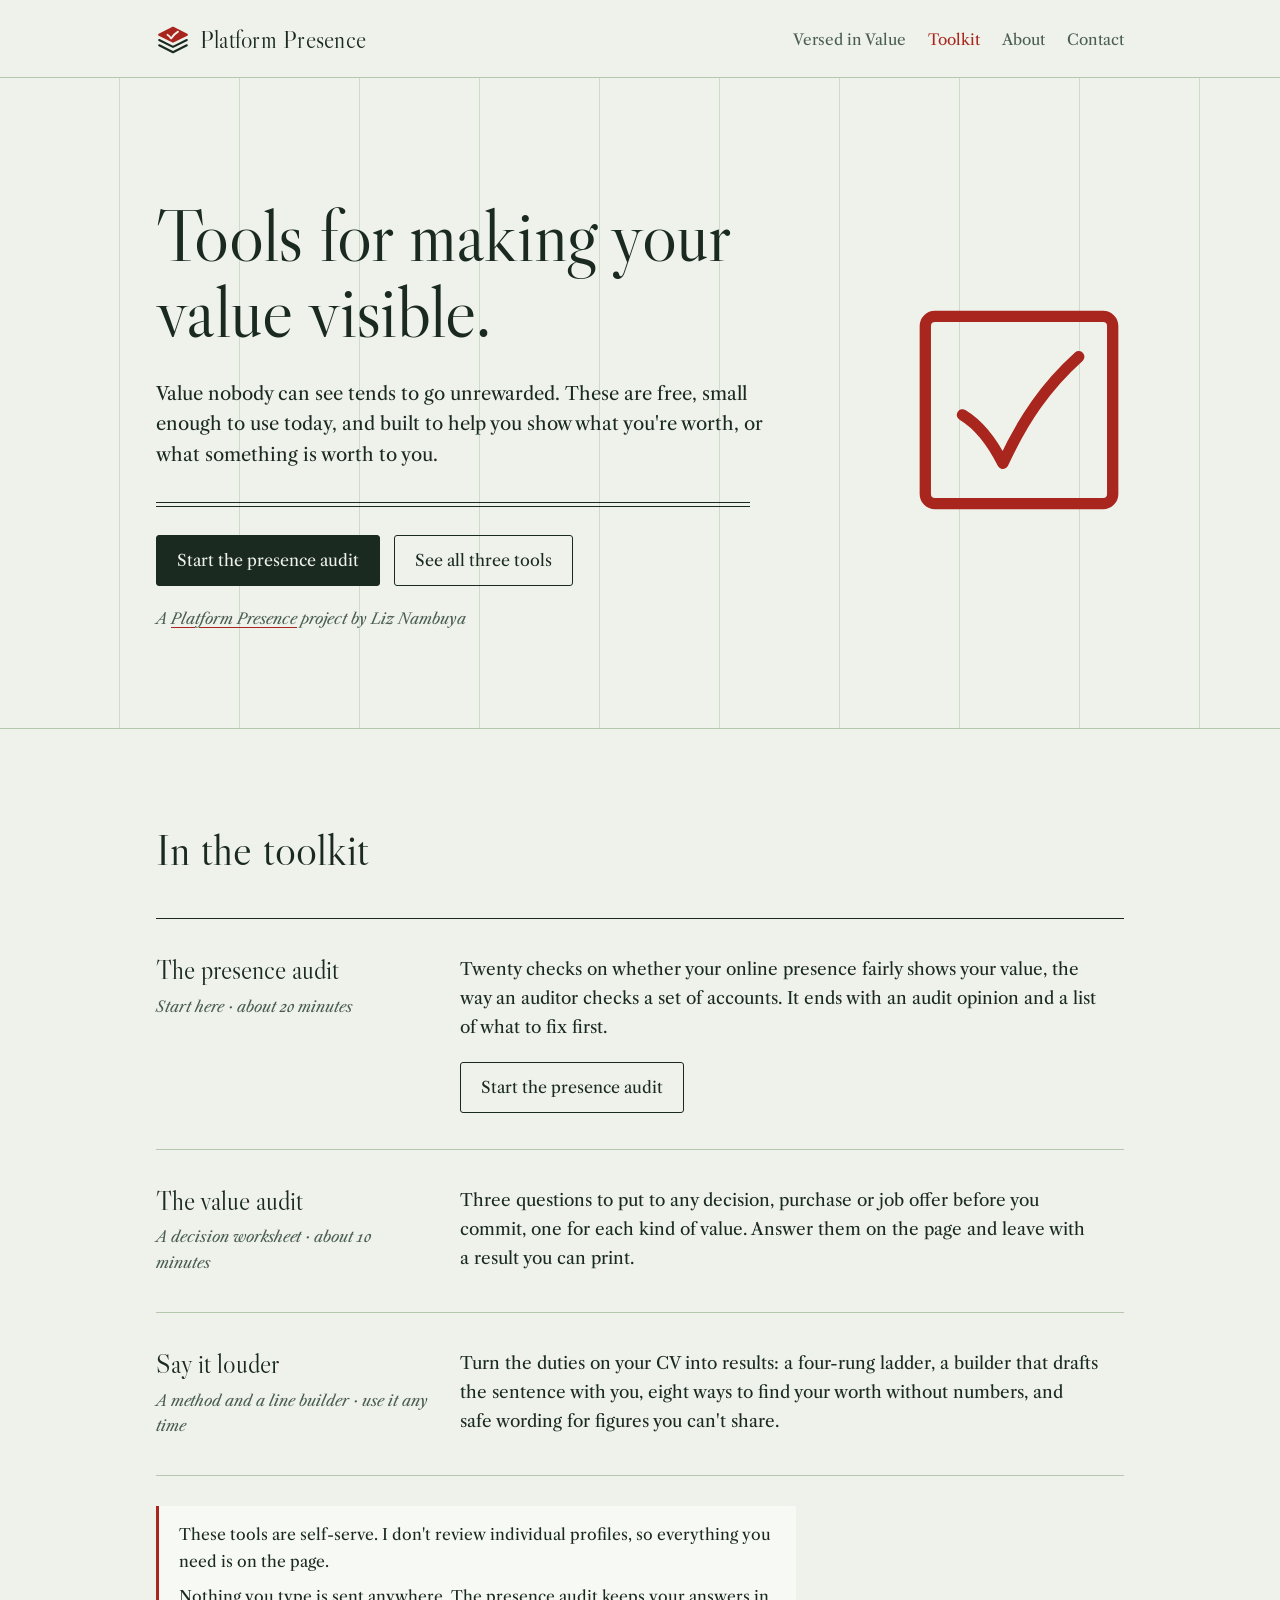
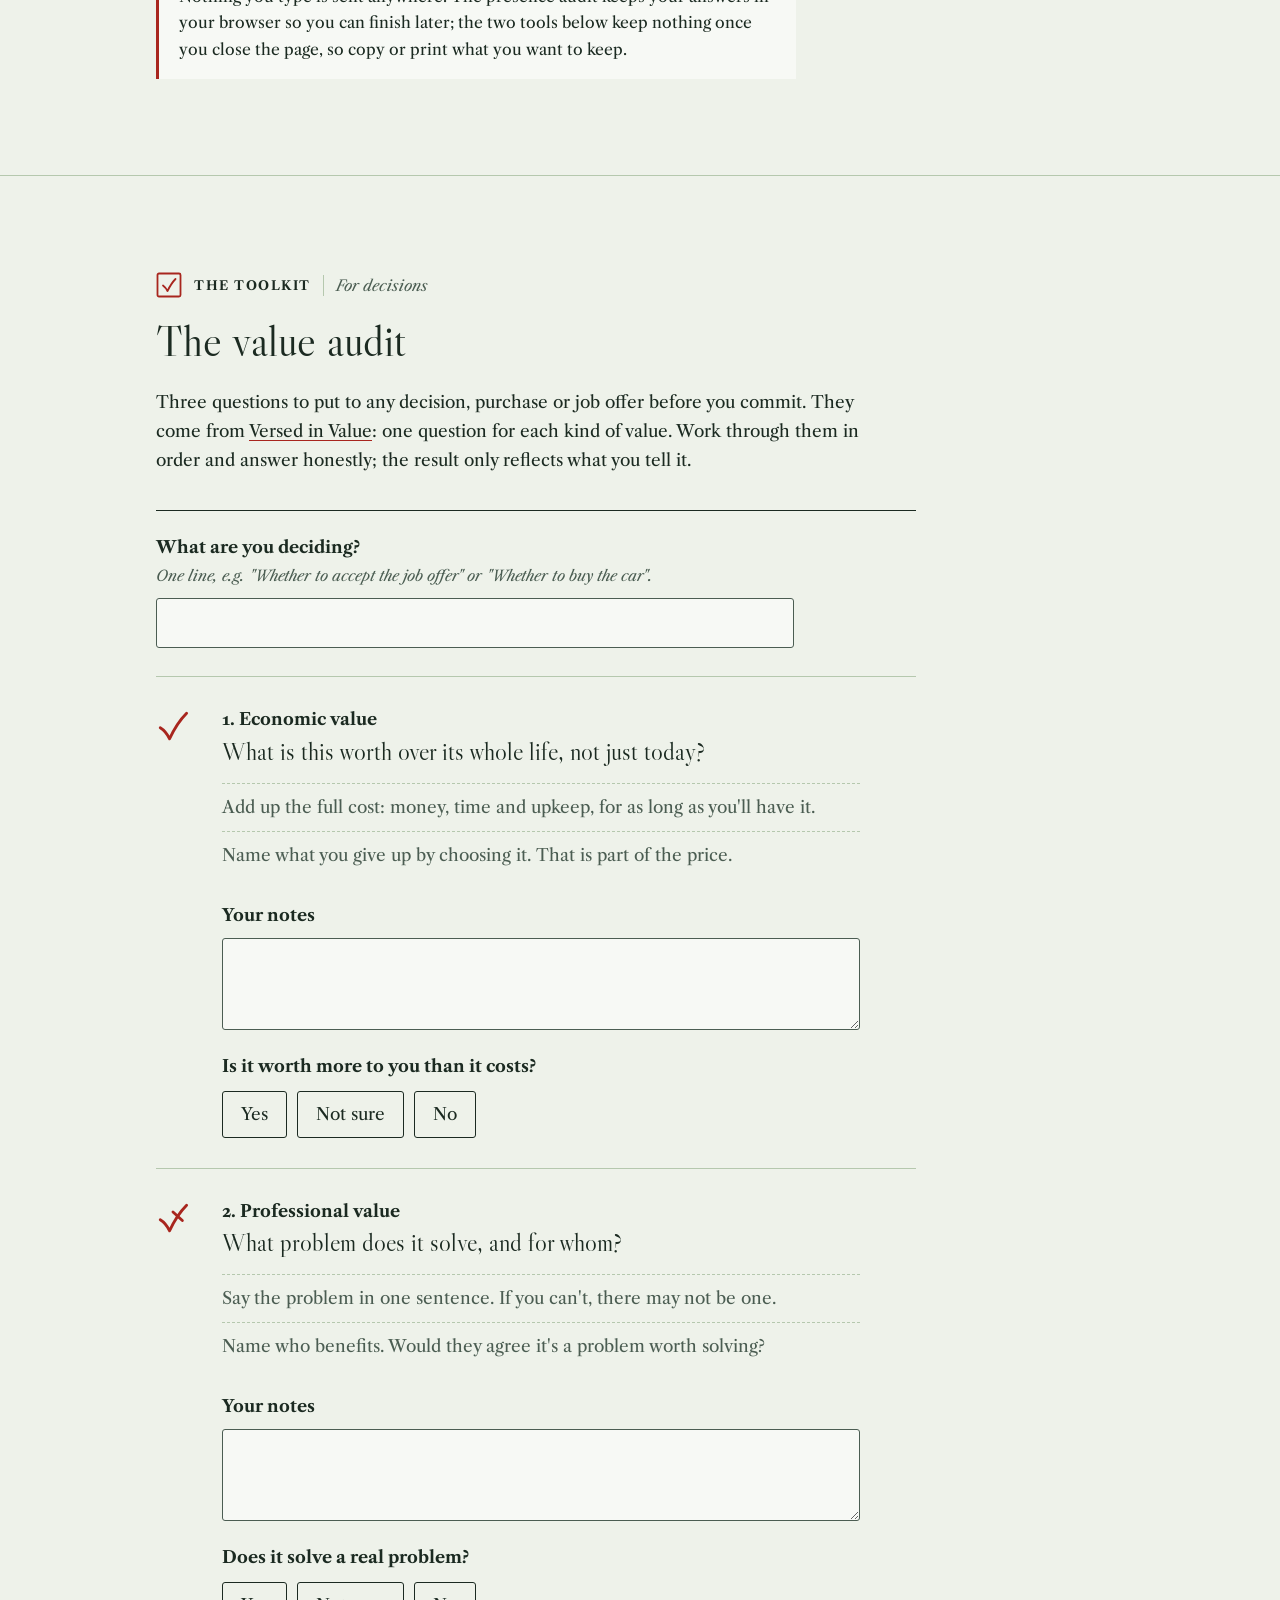
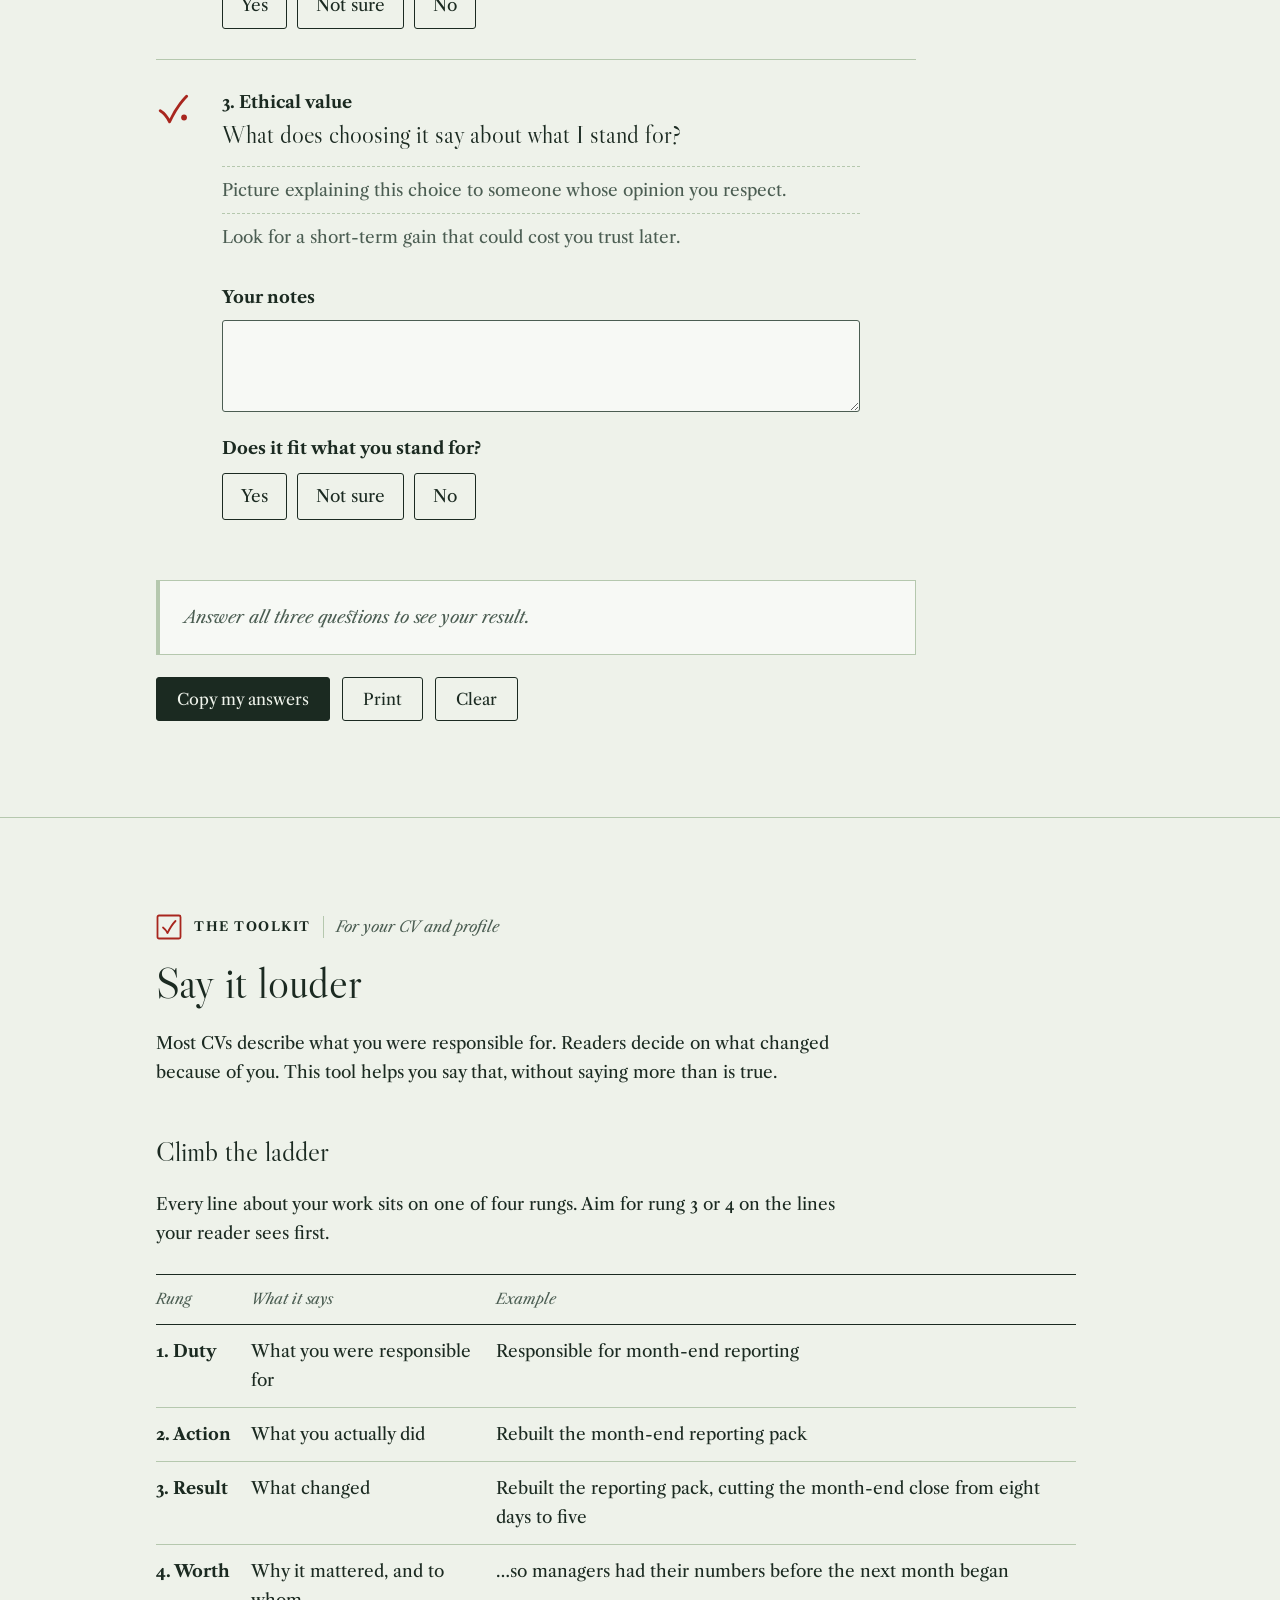
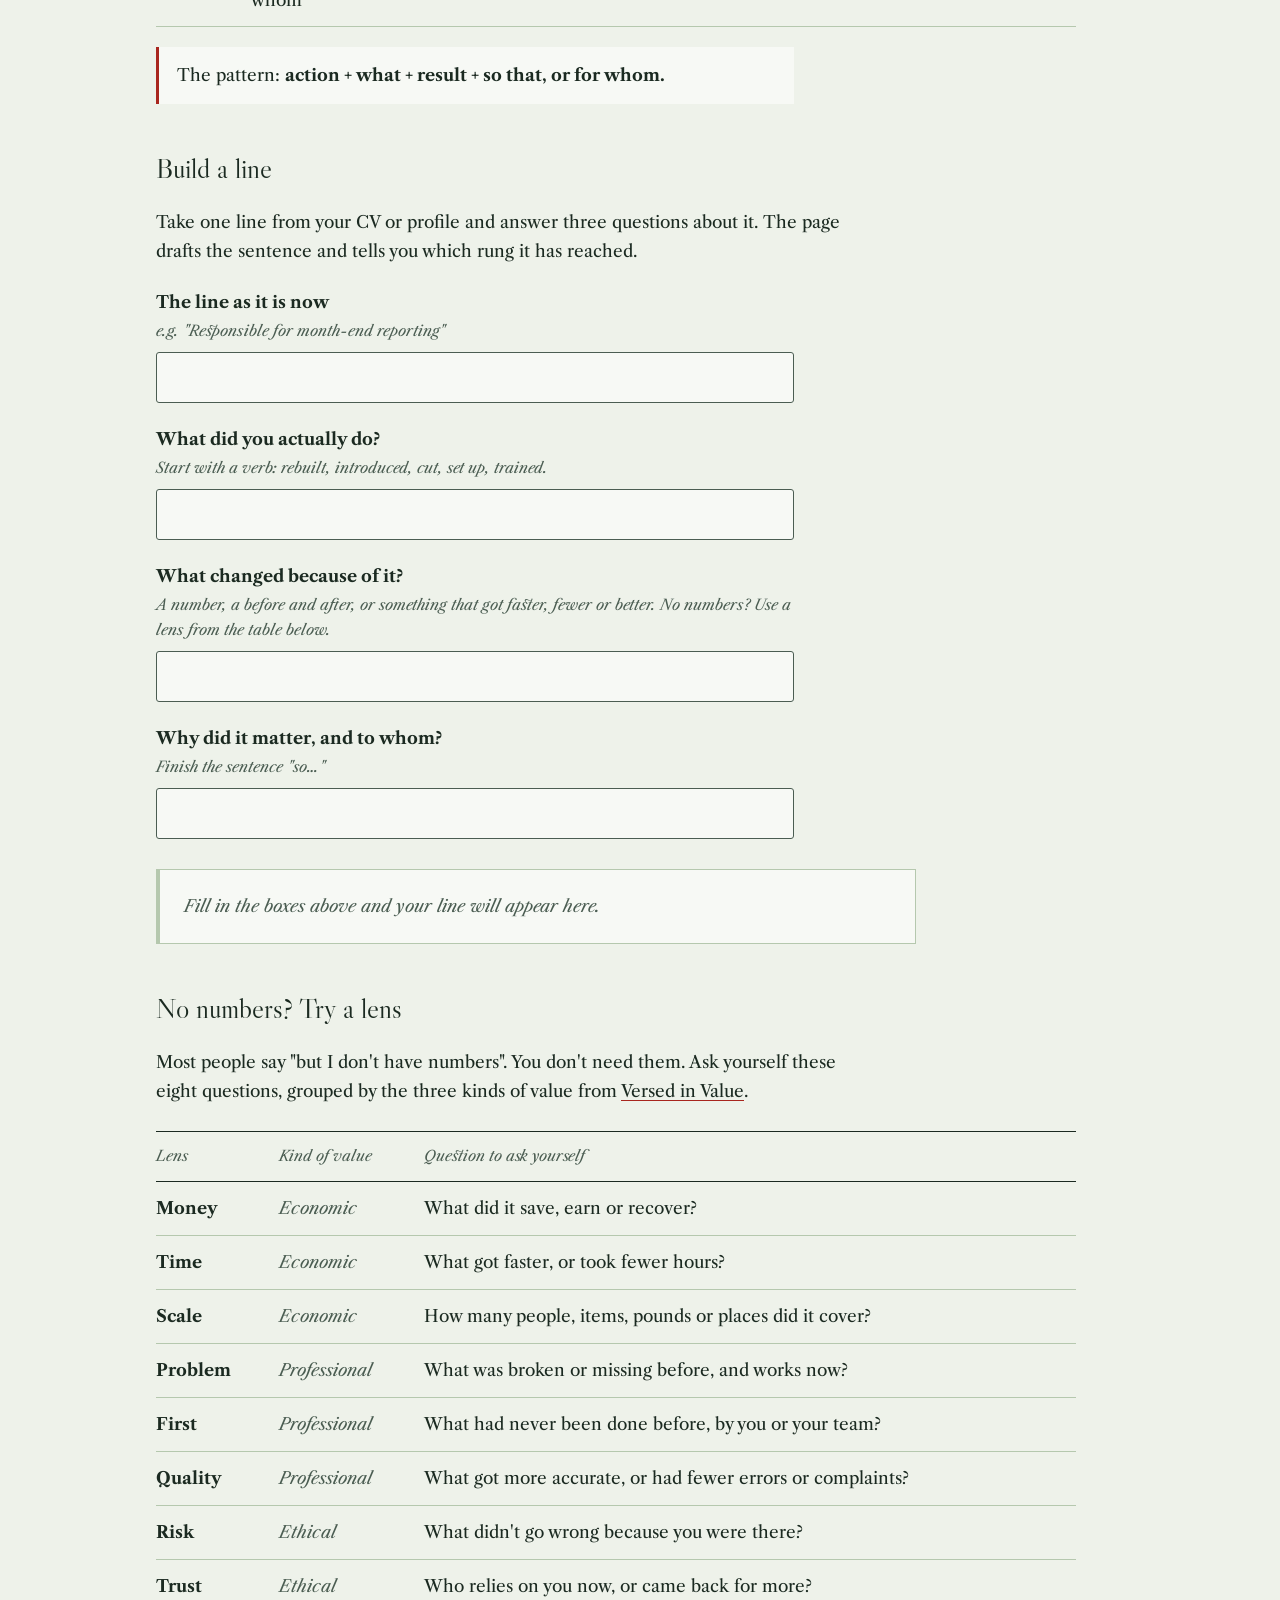
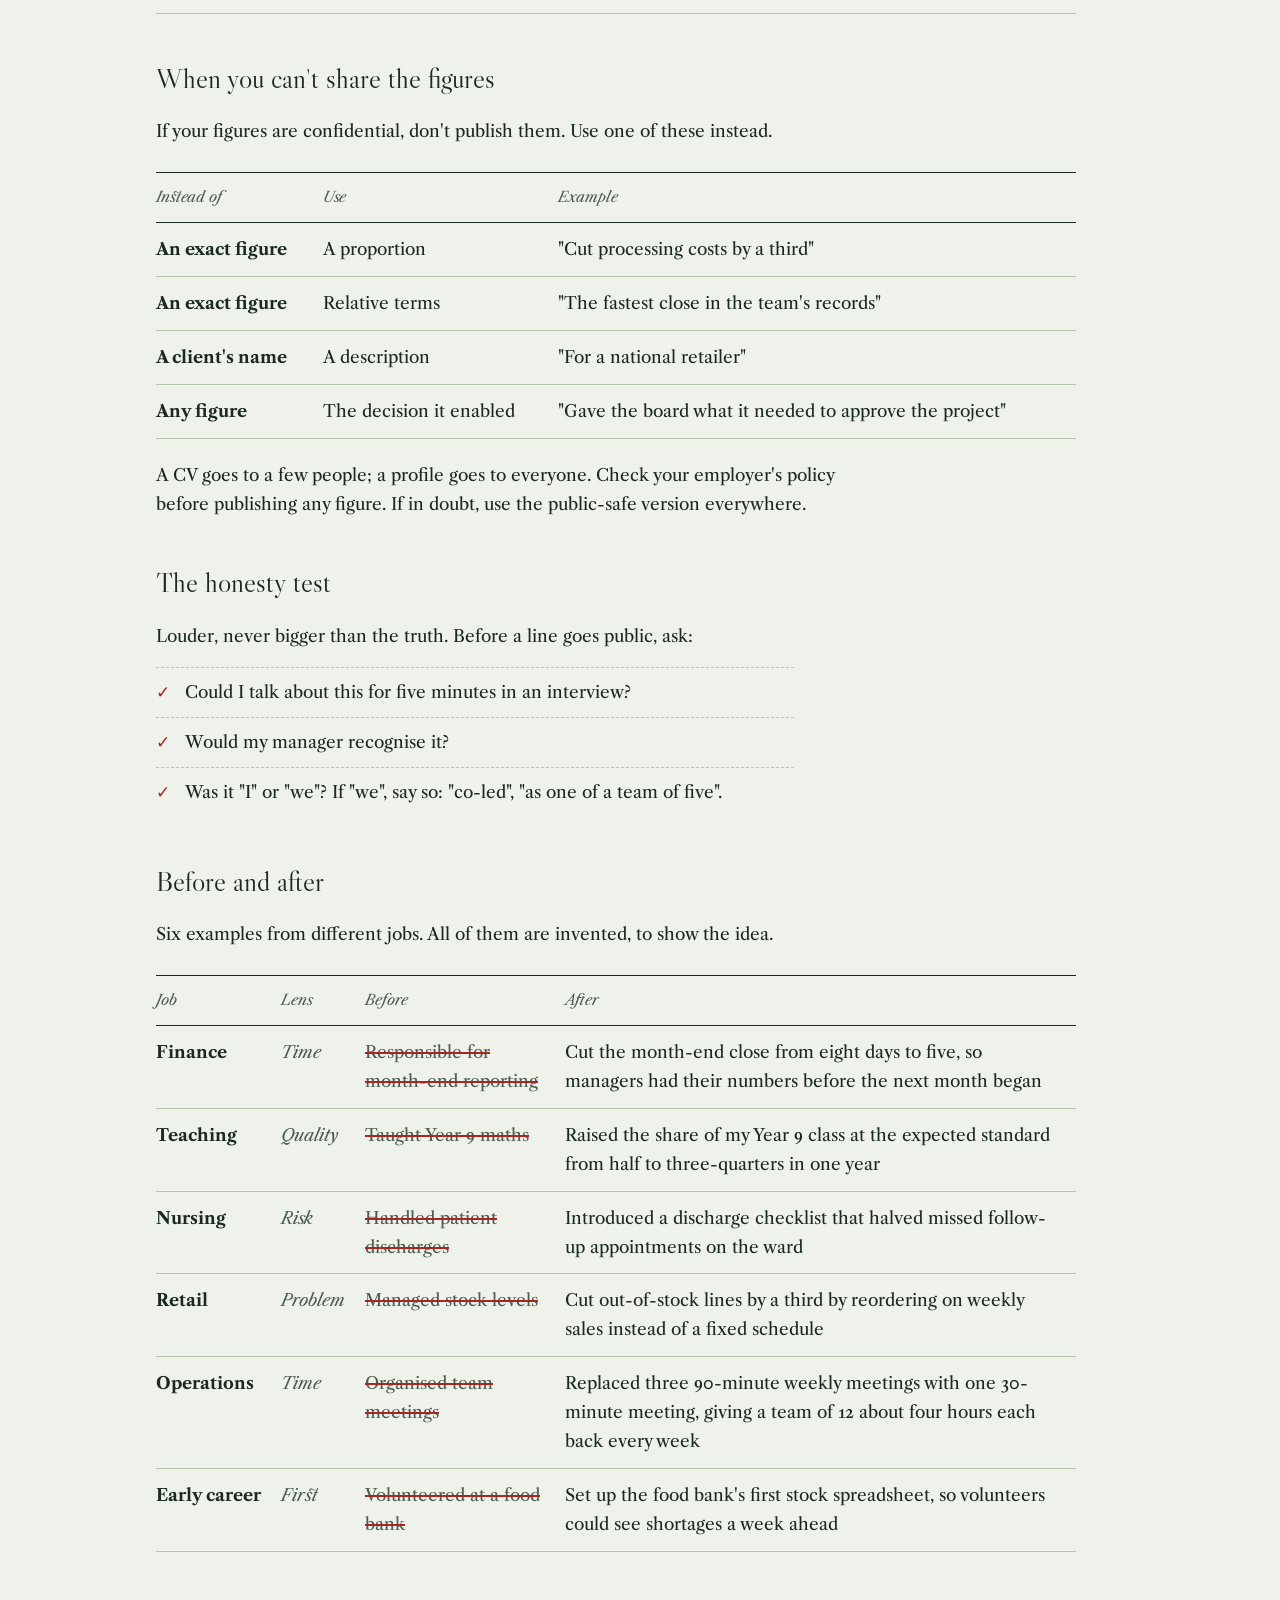
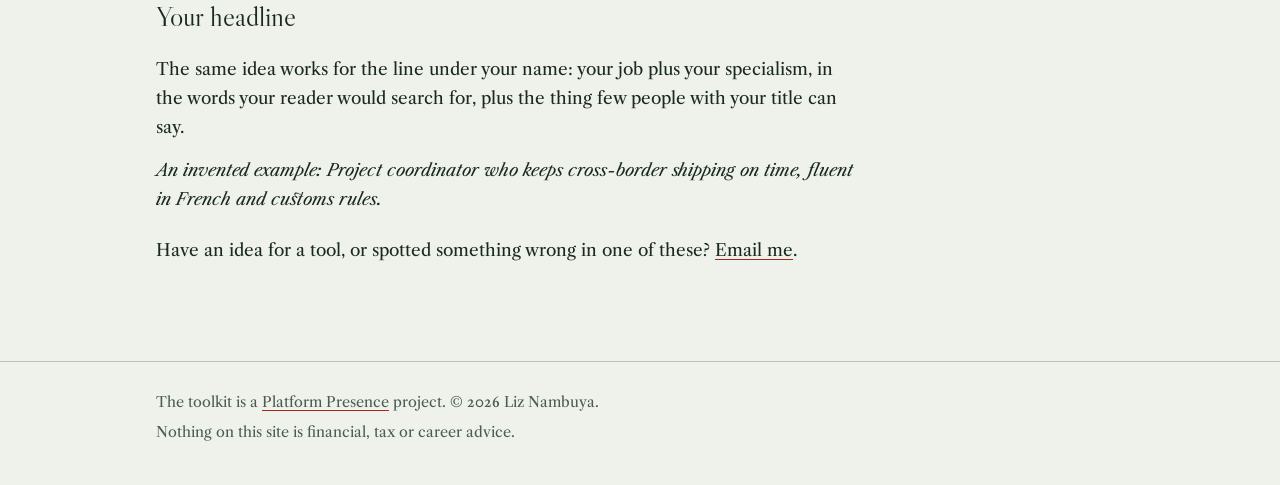
==== commit 7ec53376: "Toolkit: add the presence audit as the first tool Co-Authored-By: Claude Opus 5.5 <noreply@anthropic" ====
--- a/toolkit.html
+++ b/toolkit.html
@@ -4,7 +4,7 @@
 <meta charset="UTF-8">
 <meta name="viewport" content="width=device-width, initial-scale=1.0">
 <title>The toolkit | Platform Presence</title>
-<meta name="description" content="Free, self-serve tools for making your value visible: the value audit, a decision worksheet, and Say it louder, a method and line builder for CV lines. A Platform Presence project.">
+<meta name="description" content="Free, self-serve tools for making your value visible: the presence audit, the value audit and Say it louder. A Platform Presence project.">
 <meta property="og:title" content="The toolkit | Platform Presence">
 <meta property="og:description" content="Free, self-serve tools for making your value visible.">
 <meta property="og:url" content="https://platformpresence.com/toolkit.html">
@@ -39,8 +39,8 @@
         <p class="lede">Value nobody can see tends to go unrewarded. These are free, small enough to use today, and built to help you show what you're worth, or what something is worth to you.</p>
         <div class="total-rule" aria-hidden="true"></div>
         <div class="actions">
-          <a class="btn btn-primary" href="#value-audit">Start the value audit</a>
-          <a class="btn" href="#say-it-louder">Open Say it louder</a>
+          <a class="btn btn-primary" href="presence-audit.html">Start the presence audit</a>
+          <a class="btn" href="#tools">See all three tools</a>
         </div>
         <p class="byline">A <a href="index.html">Platform Presence</a> project by Liz Nambuya</p>
       </div>
@@ -55,6 +55,17 @@
       <h2>In the toolkit</h2>
 
       <div class="tools">
+        <article class="tool">
+          <div>
+            <h3><a href="presence-audit.html">The presence audit</a></h3>
+            <p class="status">Start here &middot; about 20 minutes</p>
+          </div>
+          <div class="body">
+            <p>Twenty checks on whether your online presence fairly shows your value, the way an auditor checks a set of accounts. It ends with an audit opinion and a list of what to fix first.</p>
+            <a class="btn" href="presence-audit.html">Start the presence audit</a>
+          </div>
+        </article>
+
         <article class="tool">
           <div>
             <h3><a href="#value-audit">The value audit</a></h3>
@@ -83,14 +94,14 @@
 
       <div class="note">
         <p>These tools are self-serve. I don't review individual profiles, so everything you need is on the page.</p>
-        <p>Nothing you type is saved or sent anywhere. It stays on this page until you close it, so copy or print what you want to keep.</p>
+        <p>Nothing you type is sent anywhere. The presence audit keeps your answers in your browser so you can finish later; the two tools below keep nothing once you close the page, so copy or print what you want to keep.</p>
       </div>
     </div>
   </section>
 
   <section id="value-audit">
     <div class="wrap">
-      <p class="kicker"><svg class="mark" viewBox="0 0 52 52" aria-hidden="true"><rect x="3" y="3" width="46" height="46" rx="3"/><path d="M14 27 C18 30 21 34 23 38 C28 28 33 20 39 14"/></svg><span class="kicker-name">The toolkit</span><span>Tool 1</span></p>
+      <p class="kicker"><svg class="mark" viewBox="0 0 52 52" aria-hidden="true"><rect x="3" y="3" width="46" height="46" rx="3"/><path d="M14 27 C18 30 21 34 23 38 C28 28 33 20 39 14"/></svg><span class="kicker-name">The toolkit</span><span>For decisions</span></p>
       <h2>The value audit</h2>
       <div class="prose">
         <p>Three questions to put to any decision, purchase or job offer before you commit. They come from <a href="index.html#versed-in-value">Versed in Value</a>: one question for each kind of value. Work through them in order and answer honestly; the result only reflects what you tell it.</p>
@@ -202,7 +213,7 @@
 
   <section id="say-it-louder">
     <div class="wrap">
-      <p class="kicker"><svg class="mark" viewBox="0 0 52 52" aria-hidden="true"><rect x="3" y="3" width="46" height="46" rx="3"/><path d="M14 27 C18 30 21 34 23 38 C28 28 33 20 39 14"/></svg><span class="kicker-name">The toolkit</span><span>Tool 2</span></p>
+      <p class="kicker"><svg class="mark" viewBox="0 0 52 52" aria-hidden="true"><rect x="3" y="3" width="46" height="46" rx="3"/><path d="M14 27 C18 30 21 34 23 38 C28 28 33 20 39 14"/></svg><span class="kicker-name">The toolkit</span><span>For your CV and profile</span></p>
       <h2>Say it louder</h2>
       <div class="prose">
         <p>Most CVs describe what you were responsible for. Readers decide on what changed because of you. This tool helps you say that, without saying more than is true.</p>
--- a/styles.css
+++ b/styles.css
@@ -218,6 +218,75 @@
 .sheet .struck { color: var(--ink-soft); text-decoration: line-through; text-decoration-color: var(--pencil); text-decoration-thickness: 1.5px; }
 [hidden] { display: none !important; }
 
+/* The presence audit */
+.places { border: 0; padding: 0; min-width: 0; }
+legend.label { display: block; font-weight: 700; padding: 0; }
+.places-grid { margin-top: 10px; display: grid; grid-template-columns: repeat(auto-fill, minmax(230px, 1fr)); gap: 2px 20px; }
+.field .places-grid label { display: grid; grid-template-columns: 1.6rem 1fr; align-items: start; padding: 6px 0; font-weight: 400; cursor: pointer; }
+.places-grid input { width: 1.05rem; height: 1.05rem; margin-top: 0.35em; accent-color: var(--pencil); }
+.field select { display: block; width: 100%; max-width: 32ch; margin-top: 8px; padding: 10px 12px; font: inherit; color: var(--ink); background: var(--paper-light); border: 1px solid var(--ink-soft); border-radius: 3px; }
+.check-group { margin-top: 56px; max-width: 760px; }
+.check-group > .kicker { margin-bottom: 6px; }
+.check-group > h3.sub { margin-top: 0; margin-bottom: 10px; }
+.check { border: 0; border-top: 1px solid var(--rule); border-left: 3px solid transparent; margin: 0; padding: 22px 0 22px 16px; min-width: 0; }
+.check legend { float: left; width: 100%; padding: 0; display: grid; grid-template-columns: 2.2rem minmax(0, 1fr); gap: 0 10px; }
+.check .num { font-family: var(--display); font-size: 1.5rem; line-height: 1.15; color: var(--pencil); }
+.check .q { font-weight: 700; font-size: 1.06rem; line-height: 1.45; }
+.check .risk-line, .check .choices, .check details { margin-left: calc(2.2rem + 10px); }
+.risk-line { clear: both; padding-top: 6px; color: var(--ink-soft); font-style: italic; font-size: 0.92rem; }
+.risk-line b { font-style: normal; color: var(--ink); }
+.check details { margin-top: 14px; }
+.check summary, .answers summary { cursor: pointer; width: fit-content; color: var(--ink-soft); font-size: 0.95rem; text-decoration: underline; text-decoration-color: var(--pencil); text-underline-offset: 3px; }
+.check summary:hover, .answers summary:hover { color: var(--pencil); }
+.det { margin-top: 10px; max-width: 62ch; padding: 14px 18px; background: var(--paper-light); border-left: 3px solid var(--rule); }
+.det > * + * { margin-top: 10px; }
+.det-list { margin-left: 1.2rem; }
+.det-list li + li { margin-top: 6px; }
+.det .why { color: var(--ink-soft); }
+.check.is-yes { border-left-color: var(--ink); }
+.check.is-no { border-left-color: var(--pencil); }
+.check.is-na { border-left-color: var(--rule); }
+.check.is-na .q { color: var(--ink-soft); }
+.panel { margin-top: 30px; max-width: 760px; padding: 20px 22px; background: var(--paper-light); border: 1px solid var(--ink); }
+.panel > * + * { margin-top: 12px; }
+.panel .pattern { margin-top: 12px; }
+.panel-title { font-weight: 700; font-size: 0.8rem; letter-spacing: 0.12em; text-transform: uppercase; }
+.progress-bar { position: sticky; bottom: 0; z-index: 5; margin-top: 40px; max-width: 760px; display: flex; flex-wrap: wrap; justify-content: space-between; align-items: center; gap: 8px 16px; padding: 12px 18px; background: var(--ink); color: var(--paper); font-size: 0.95rem; }
+.progress-bar a { color: var(--paper); text-decoration-color: var(--paper); }
+.progress-bar.is-done { background: var(--pencil); }
+.result.opinion { padding: 26px 28px; }
+.result .missing a { color: inherit; }
+.opinion-meta { color: var(--ink-soft); font-style: italic; font-size: 0.9rem; }
+.result .opinion-meta p + p { margin-top: 2px; }
+.opinion-word { margin-top: 14px; font-family: var(--display); font-size: clamp(2.4rem, 6vw, 3.4rem); line-height: 1; color: var(--pencil); }
+.opinion-word.is-clean { color: var(--ink); }
+.result .opinion-line { margin-top: 14px; font-size: 1.1rem; }
+.opinion-audit { color: var(--ink-soft); font-style: italic; font-size: 0.88rem; }
+.result .opinion-score { margin-top: 14px; font-weight: 700; }
+.result .opinion-note { margin-top: 12px; padding-left: 12px; border-left: 2px solid var(--pencil); }
+.result .opinion-lean { margin-top: 18px; font-family: var(--display); font-size: 1.35rem; line-height: 1.25; }
+.lean-list { margin: 8px 0 0 1.2rem; color: var(--ink-soft); }
+#findings { max-width: 760px; }
+#findings h3.sub.small { margin-top: 36px; font-size: 1.25rem; }
+.findings-list { list-style: none; margin-top: 14px; }
+.findings-list li { padding: 14px 0; border-top: 1px solid var(--rule); }
+.f-head { display: flex; flex-wrap: wrap; align-items: baseline; gap: 4px 12px; }
+.f-head a { font-weight: 700; }
+.rating { padding: 1px 8px; border: 1px solid currentColor; border-radius: 2px; font-size: 0.72rem; letter-spacing: 0.1em; text-transform: uppercase; }
+.rating.is-high { color: var(--pencil); }
+.rating.is-medium { color: var(--ink); }
+.rating.is-low { color: var(--ink-soft); }
+.f-risk { color: var(--ink-soft); font-style: italic; font-size: 0.92rem; }
+.f-action { margin-top: 6px; font-size: 1.05rem; }
+.f-q { margin-top: 4px; color: var(--ink-soft); font-size: 0.93rem; }
+.next-tip { margin-top: 22px; }
+.answers { margin-top: 30px; max-width: 920px; }
+.answers-table td.num { color: var(--ink-soft); width: 2.5rem; }
+.answers-table td.ans { white-space: nowrap; }
+.answers-table tr.is-no td.ans { color: var(--pencil); font-weight: 700; }
+.answers-table tr.is-na td { color: var(--ink-soft); }
+.privacy { margin-top: 44px; }
+
 /* Contact and footer */
 .contact-links { margin-top: 28px; display: flex; gap: 26px; flex-wrap: wrap; }
 .site-foot { padding: 28px 0 40px; color: var(--ink-soft); font-size: 0.9rem; }
@@ -261,3 +330,23 @@
   body.print-value-audit .choice span { border-color: #999; color: #999; }
   body.print-value-audit .choice input:checked + span { background: #fff; color: #000; border: 2px solid #000; font-weight: 700; }
 }
+
+/* The presence audit on small screens */
+@media (max-width: 760px) {
+  .check { padding-left: 12px; }
+  .check legend { grid-template-columns: 1.8rem minmax(0, 1fr); gap: 0 8px; }
+  .check .risk-line, .check .choices, .check details { margin-left: 0; }
+  .result.opinion { padding: 22px 18px; }
+  .answers-table td.num { width: auto; }
+}
+
+/* Printing the presence audit: the opinion, findings and every answer, on white */
+@media print {
+  body.print-audit { background: #fff; }
+  body.print-audit .site-head, body.print-audit .site-foot, body.print-audit .hero, body.print-audit #audit-form,
+  body.print-audit #how, body.print-audit .no-print, body.print-audit .privacy, body.print-audit details.answers > summary { display: none !important; }
+  body.print-audit section { border: 0; padding: 0; }
+  body.print-audit .result { background: #fff; }
+  body.print-audit .findings-list li, body.print-audit .answers-table tr { break-inside: avoid; }
+  body.print-audit #findings a, body.print-audit .result a { color: #000; text-decoration: none; }
+}
